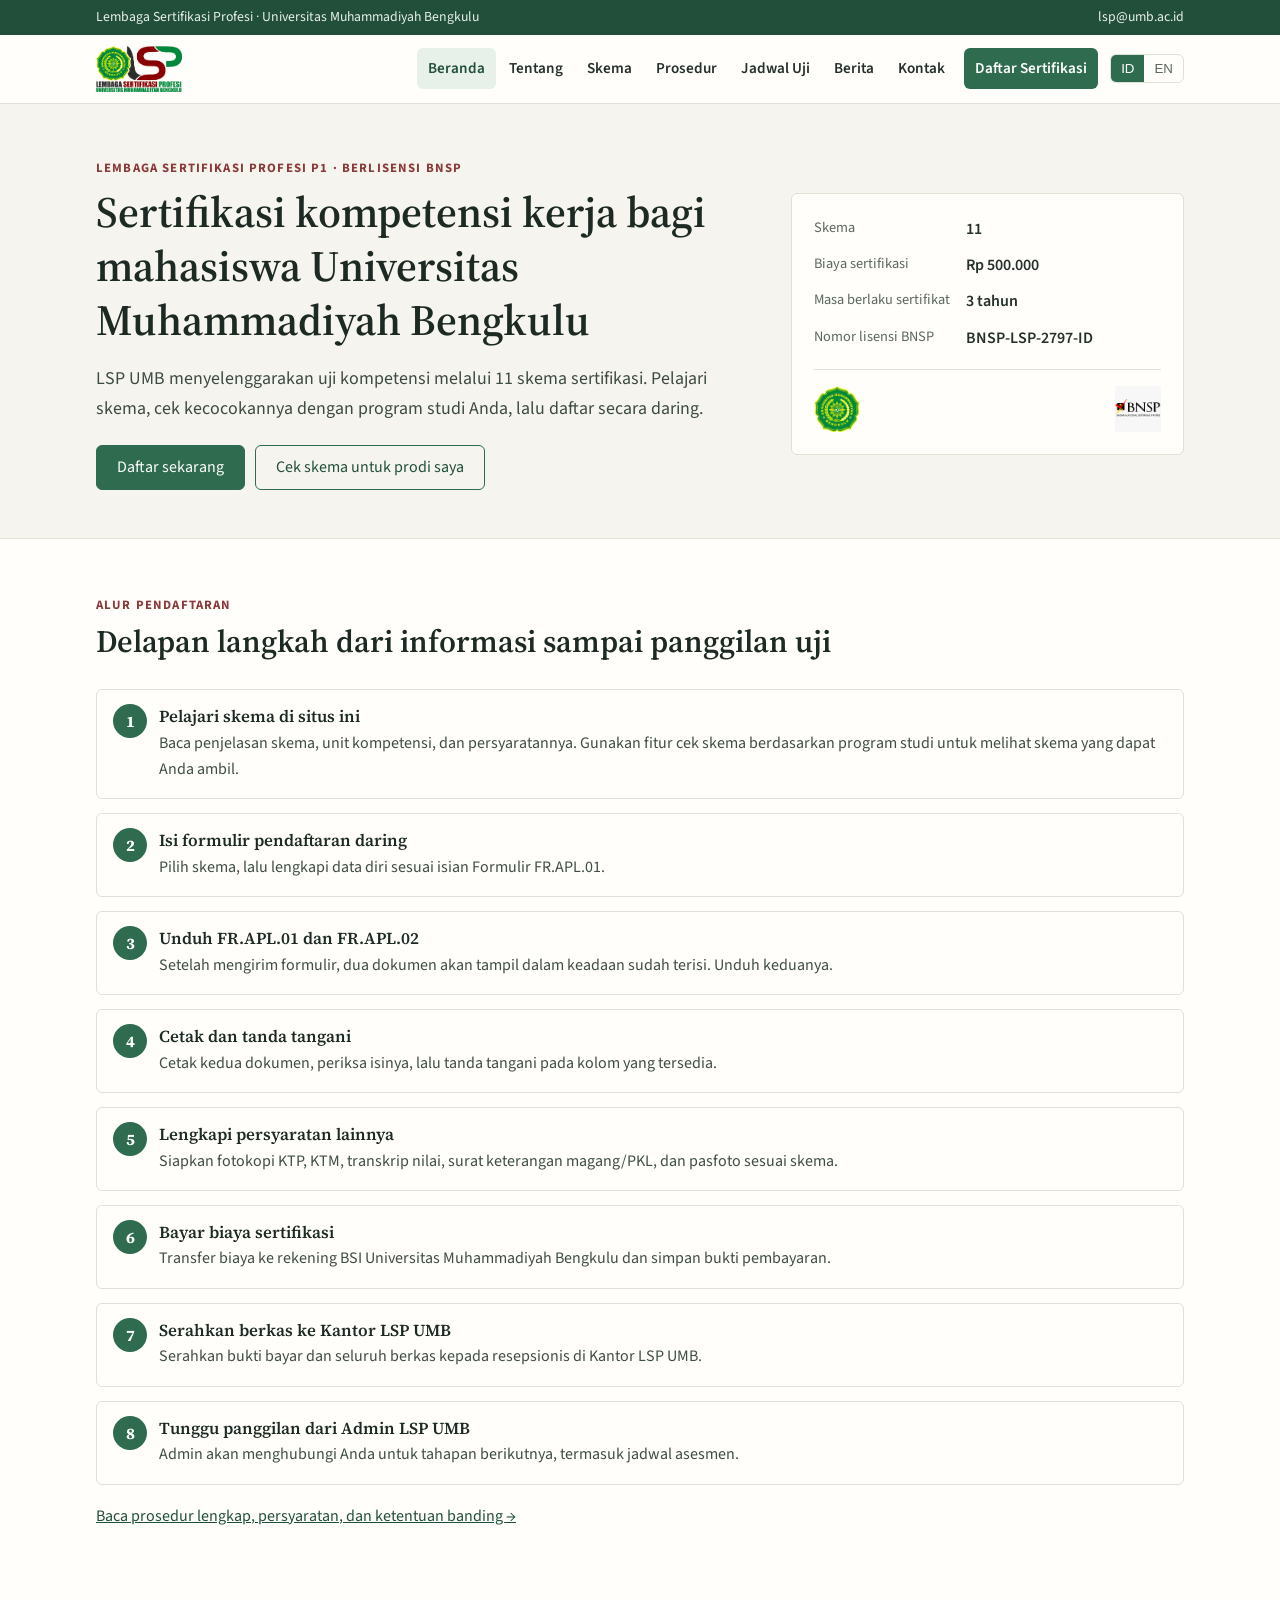
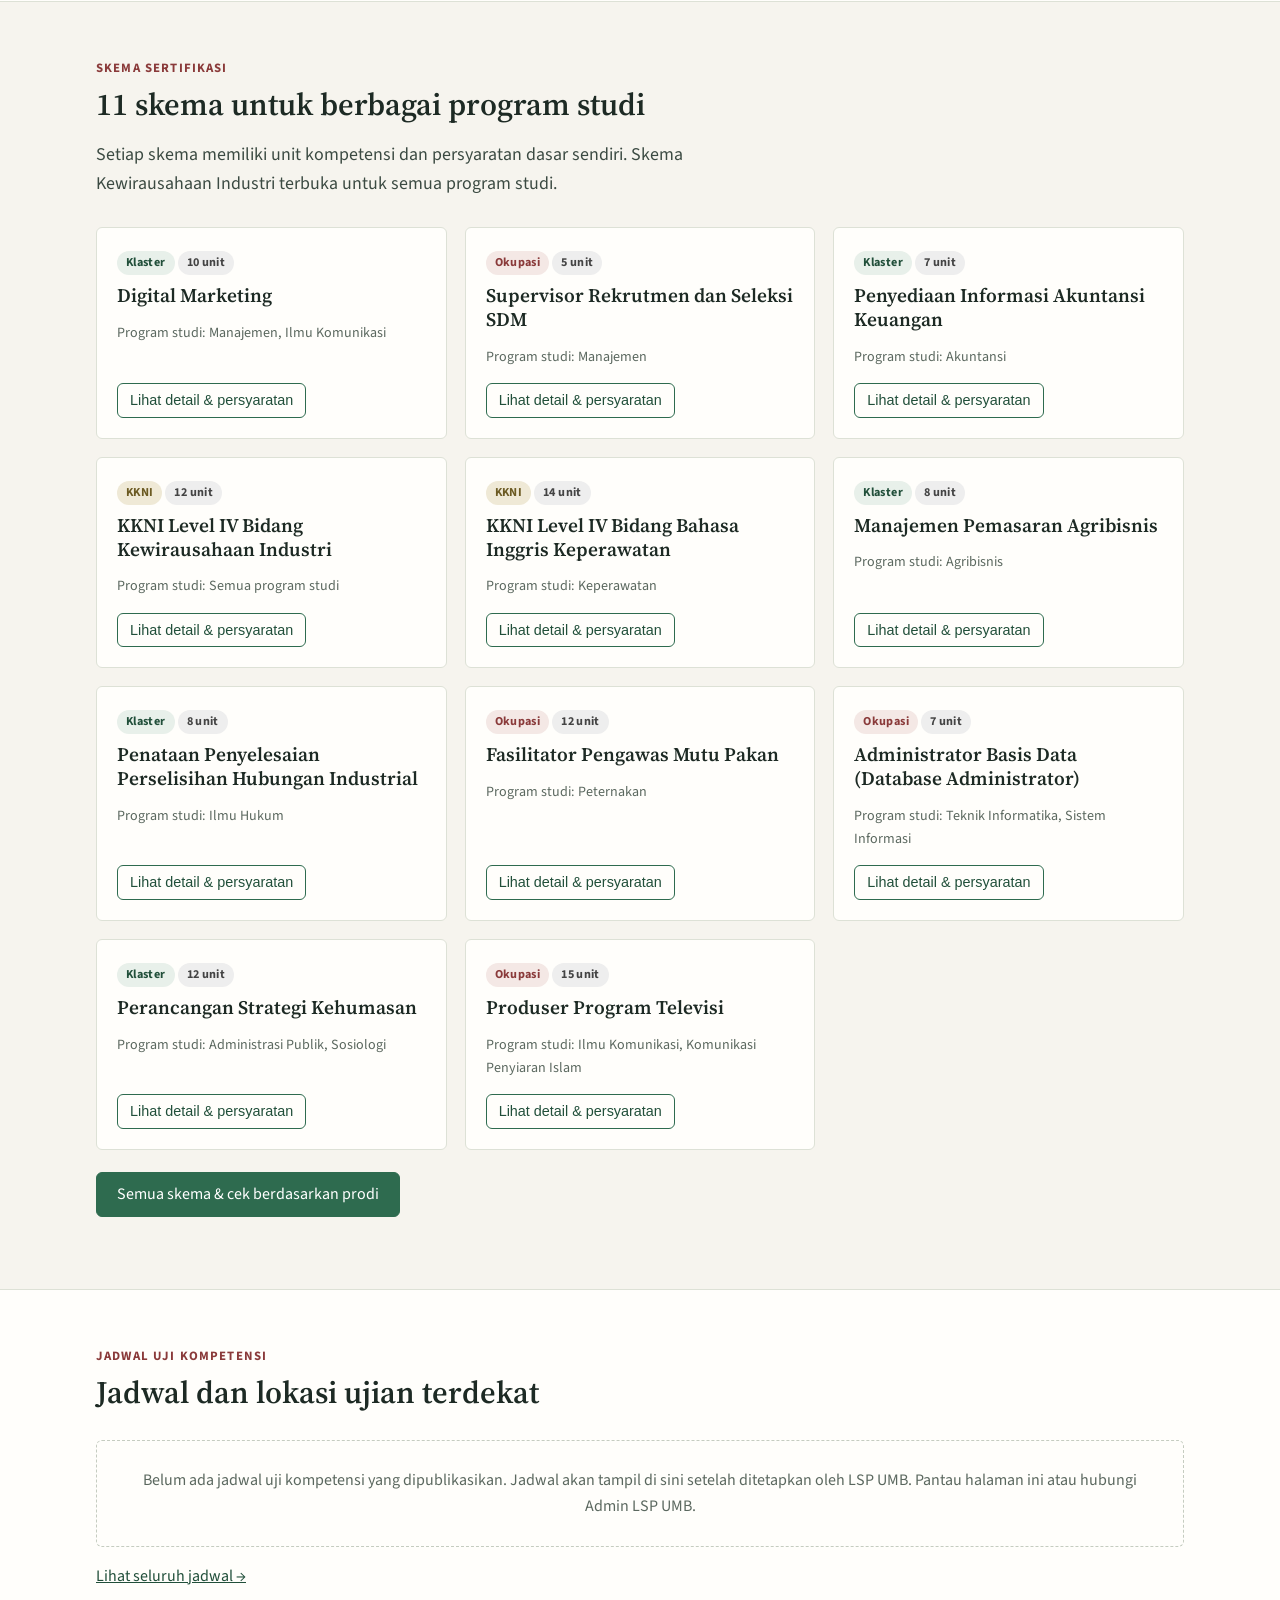
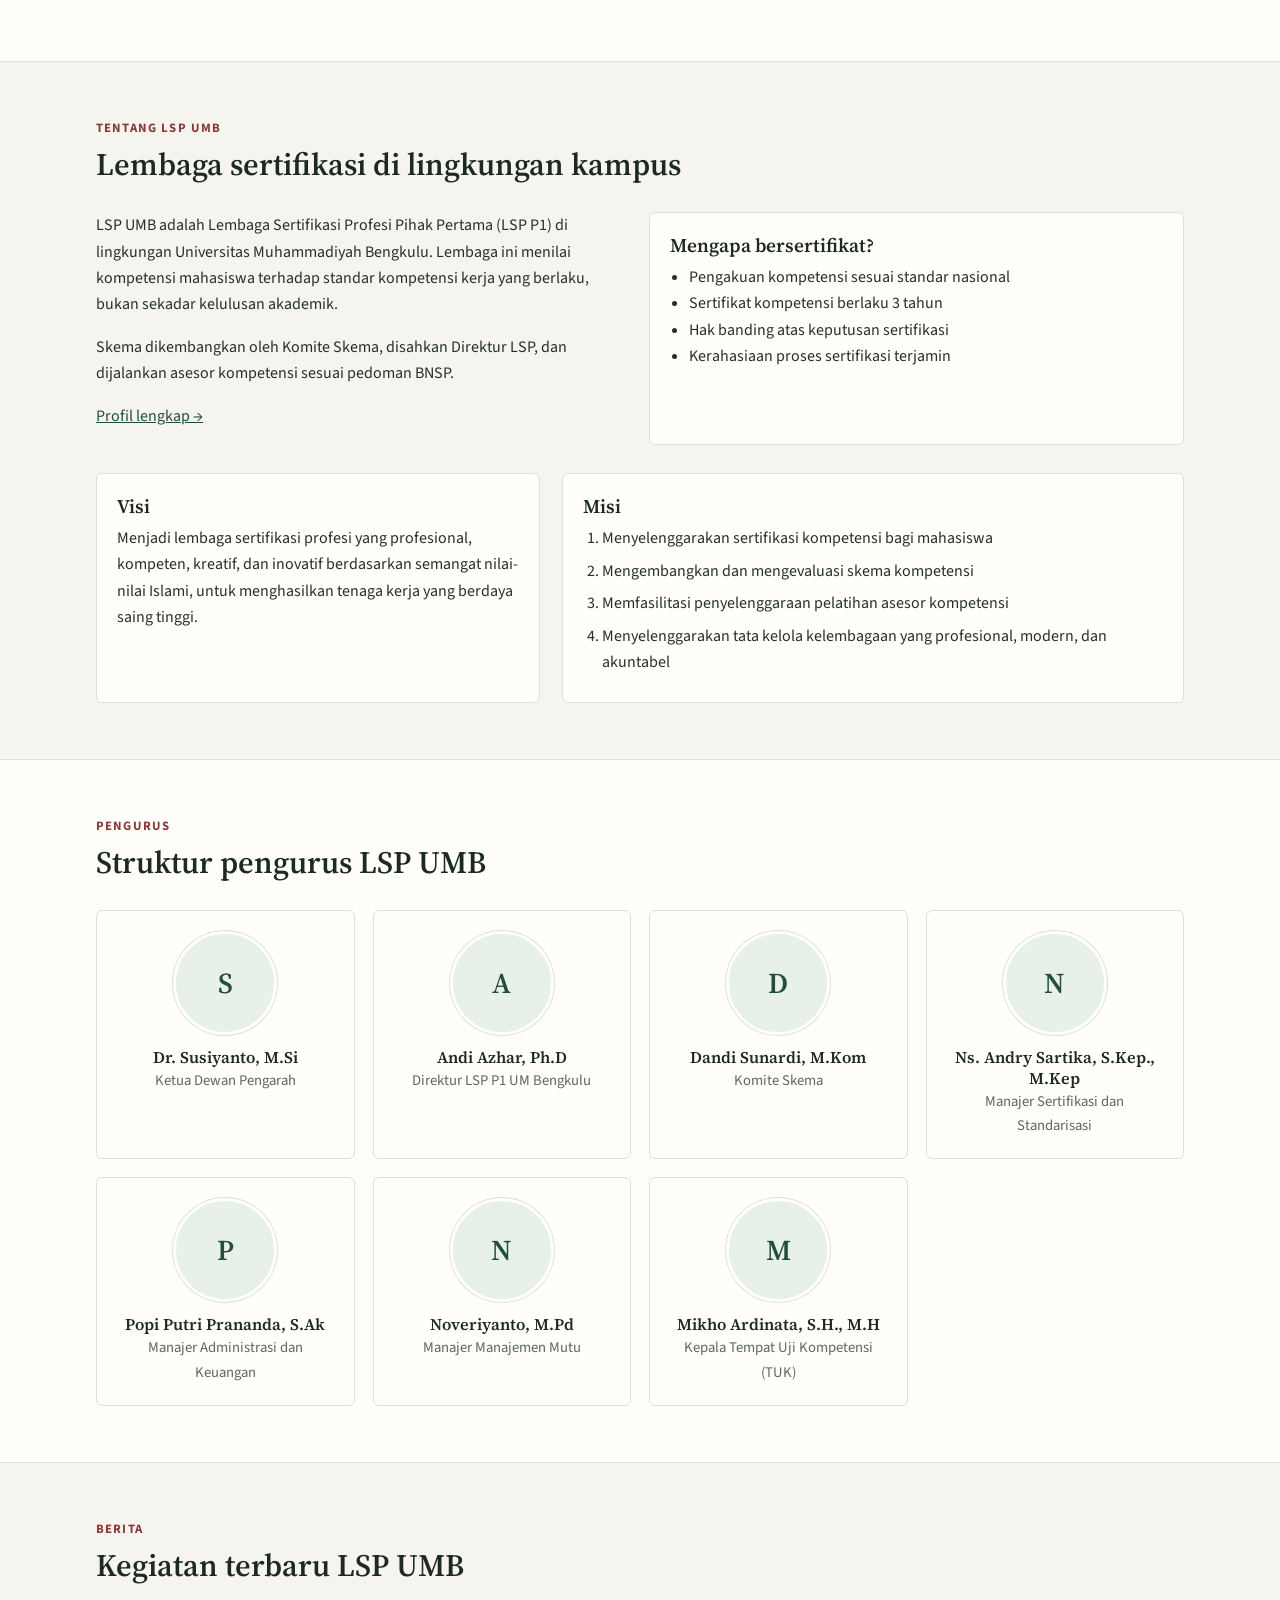
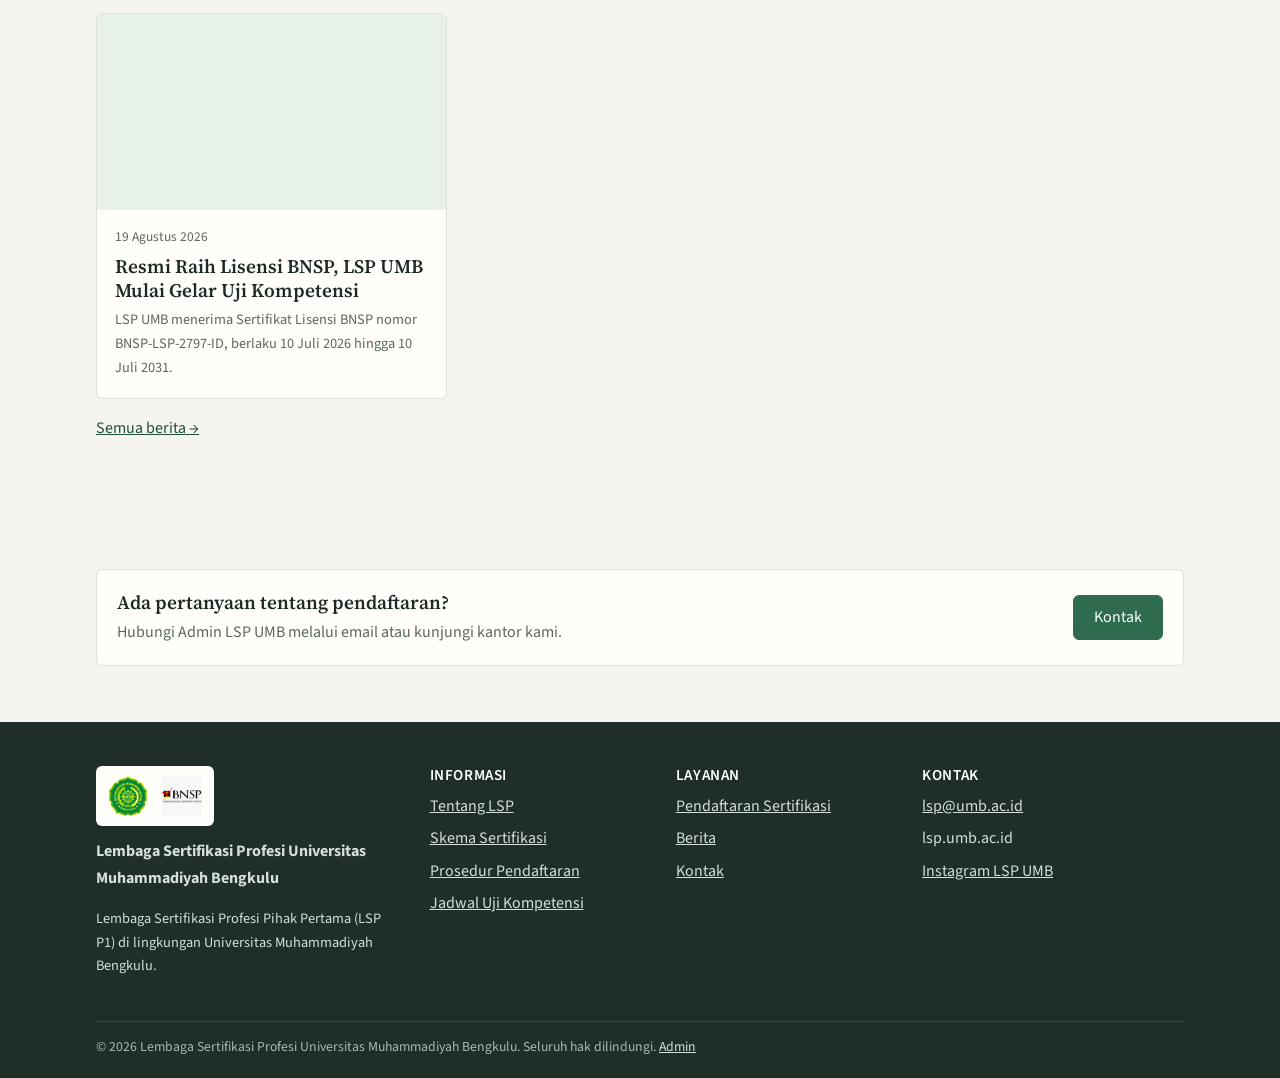
==== index.html @ 64574231 "Add files via upload" ====
<!doctype html>
<html lang="id" data-lang="id">
<head>
<meta charset="utf-8">
<meta name="viewport" content="width=device-width,initial-scale=1">
<title>Beranda | LSP UMB</title>
<meta name="description" content="Lembaga Sertifikasi Profesi Universitas Muhammadiyah Bengkulu. Informasi skema, pendaftaran, dan jadwal uji kompetensi.">
<meta property="og:title" content="Beranda | LSP UMB">
<meta property="og:description" content="Lembaga Sertifikasi Profesi Universitas Muhammadiyah Bengkulu. Informasi skema, pendaftaran, dan jadwal uji kompetensi.">
<meta property="og:image" content="img/logo-lsp-umb.png">
<meta name="theme-color" content="#2e6b4f">
<link rel="icon" href="img/favicon.png">
<link rel="preconnect" href="https://fonts.googleapis.com"><link rel="preconnect" href="https://fonts.gstatic.com" crossorigin>
<link href="https://fonts.googleapis.com/css2?family=Source+Sans+3:wght@400;600;700&family=Source+Serif+4:wght@600&display=swap" rel="stylesheet">
<link rel="stylesheet" href="css/style.css">
</head>
<body data-page="home" data-title-id="Beranda" data-title-en="Home">
<div id="site-header"></div>
<main id="main">
<section class="hero"><div class="wrap"><div>
<div class="eyebrow"><span data-l="id">Lembaga Sertifikasi Profesi P1 · Berlisensi BNSP</span><span data-l="en">First-party Certification Body · BNSP licensed</span></div>
<h1><span data-l="id">Sertifikasi kompetensi kerja bagi mahasiswa Universitas Muhammadiyah Bengkulu</span><span data-l="en">Professional competency certification for Universitas Muhammadiyah Bengkulu students</span></h1>
<p class="lead" data-l="id">LSP UMB menyelenggarakan uji kompetensi melalui 11 skema sertifikasi. Pelajari skema, cek kecocokannya dengan program studi Anda, lalu daftar secara daring.</p><p class="lead" data-l="en">LSP UMB runs competency tests through 11 certification schemes. Study the schemes, check which fit your study program, then register online.</p>
<div class="actions"><a class="btn" href="daftar.html"><span data-l="id">Daftar sekarang</span><span data-l="en">Register now</span></a><a class="btn ghost" href="skema.html#cek"><span data-l="id">Cek skema untuk prodi saya</span><span data-l="en">Find schemes for my program</span></a></div></div>
<aside class="hero-panel" aria-label="Ringkasan"><dl id="hero-facts"></dl><div class="logos"><img src="img/logo-umb.png" alt="Universitas Muhammadiyah Bengkulu" width="46" height="46"><img src="img/logo-bnsp.png" alt="BNSP" width="46" height="46"></div></aside></div></section>

<section class="alt" id="alur"><div class="wrap"><div class="sec-head"><div class="eyebrow"><span data-l="id">Alur pendaftaran</span><span data-l="en">How to register</span></div><h2><span data-l="id">Delapan langkah dari informasi sampai panggilan uji</span><span data-l="en">Eight steps from information to your test call</span></h2></div>
<ol class="steps"><li><h3><span data-l="id">Pelajari skema di situs ini</span><span data-l="en">Study the schemes on this site</span></h3><p><span data-l="id">Baca penjelasan skema, unit kompetensi, dan persyaratannya. Gunakan fitur cek skema berdasarkan program studi untuk melihat skema yang dapat Anda ambil.</span><span data-l="en">Read the scheme descriptions, units and requirements. Use the study-program checker to see which schemes you can take.</span></p></li><li><h3><span data-l="id">Isi formulir pendaftaran daring</span><span data-l="en">Fill in the online registration form</span></h3><p><span data-l="id">Pilih skema, lalu lengkapi data diri sesuai isian Formulir FR.APL.01.</span><span data-l="en">Choose a scheme and complete your personal data, following the FR.APL.01 form.</span></p></li><li><h3><span data-l="id">Unduh FR.APL.01 dan FR.APL.02</span><span data-l="en">Download FR.APL.01 and FR.APL.02</span></h3><p><span data-l="id">Setelah mengirim formulir, dua dokumen akan tampil dalam keadaan sudah terisi. Unduh keduanya.</span><span data-l="en">After submitting, both documents appear already filled in. Download both.</span></p></li><li><h3><span data-l="id">Cetak dan tanda tangani</span><span data-l="en">Print and sign</span></h3><p><span data-l="id">Cetak kedua dokumen, periksa isinya, lalu tanda tangani pada kolom yang tersedia.</span><span data-l="en">Print both documents, check them, and sign in the provided boxes.</span></p></li><li><h3><span data-l="id">Lengkapi persyaratan lainnya</span><span data-l="en">Complete the other requirements</span></h3><p><span data-l="id">Siapkan fotokopi KTP, KTM, transkrip nilai, surat keterangan magang/PKL, dan pasfoto sesuai skema.</span><span data-l="en">Prepare photocopies of ID, student card, transcript, internship certificate and photos as required by your scheme.</span></p></li><li><h3><span data-l="id">Bayar biaya sertifikasi</span><span data-l="en">Pay the certification fee</span></h3><p><span data-l="id">Transfer biaya ke rekening BSI Universitas Muhammadiyah Bengkulu dan simpan bukti pembayaran.</span><span data-l="en">Transfer the fee to the Universitas Muhammadiyah Bengkulu BSI account and keep the receipt.</span></p></li><li><h3><span data-l="id">Serahkan berkas ke Kantor LSP UMB</span><span data-l="en">Submit documents to the LSP UMB office</span></h3><p><span data-l="id">Serahkan bukti bayar dan seluruh berkas kepada resepsionis di Kantor LSP UMB.</span><span data-l="en">Hand the payment receipt and all documents to the receptionist at the LSP UMB office.</span></p></li><li><h3><span data-l="id">Tunggu panggilan dari Admin LSP UMB</span><span data-l="en">Wait for a call from LSP UMB admin</span></h3><p><span data-l="id">Admin akan menghubungi Anda untuk tahapan berikutnya, termasuk jadwal asesmen.</span><span data-l="en">The admin will contact you about the next stages, including the assessment schedule.</span></p></li></ol>
<p style="margin-top:18px"><a href="prosedur.html"><span data-l="id">Baca prosedur lengkap, persyaratan, dan ketentuan banding →</span><span data-l="en">Read the full procedure, requirements and appeals →</span></a></p></div></section>

<section id="skema"><div class="wrap"><div class="sec-head"><div class="eyebrow"><span data-l="id">Skema sertifikasi</span><span data-l="en">Certification schemes</span></div><h2><span data-l="id">11 skema untuk berbagai program studi</span><span data-l="en">11 schemes across study programs</span></h2><p class="lead" data-l="id">Setiap skema memiliki unit kompetensi dan persyaratan dasar sendiri. Skema Kewirausahaan Industri terbuka untuk semua program studi.</p><p class="lead" data-l="en">Each scheme has its own units of competency and basic requirements. The Industrial Entrepreneurship scheme is open to all study programs.</p></div>
<div class="grid g3" id="home-skema"></div>
<p style="margin-top:22px"><a class="btn" href="skema.html"><span data-l="id">Semua skema & cek berdasarkan prodi</span><span data-l="en">All schemes & study-program checker</span></a></p></div></section>

<section class="alt" id="jadwal"><div class="wrap"><div class="sec-head"><div class="eyebrow"><span data-l="id">Jadwal uji kompetensi</span><span data-l="en">Competency test schedule</span></div><h2><span data-l="id">Jadwal dan lokasi ujian terdekat</span><span data-l="en">Upcoming tests and venues</span></h2></div>
<div id="home-jadwal"><p class="loading">…</p></div><p style="margin-top:16px"><a href="jadwal.html"><span data-l="id">Lihat seluruh jadwal →</span><span data-l="en">See the full schedule →</span></a></p></div></section>

<section id="tentang"><div class="wrap"><div class="sec-head"><div class="eyebrow"><span data-l="id">Tentang LSP UMB</span><span data-l="en">About LSP UMB</span></div><h2><span data-l="id">Lembaga sertifikasi di lingkungan kampus</span><span data-l="en">A certification body inside the university</span></h2></div>
<div class="grid g2"><div><p data-l="id">LSP UMB adalah Lembaga Sertifikasi Profesi Pihak Pertama (LSP P1) di lingkungan Universitas Muhammadiyah Bengkulu. Lembaga ini menilai kompetensi mahasiswa terhadap standar kompetensi kerja yang berlaku, bukan sekadar kelulusan akademik.</p><p data-l="en">LSP UMB is the first-party Professional Certification Body (LSP P1) of Universitas Muhammadiyah Bengkulu. It assesses student competence against applicable work competency standards, beyond academic graduation.</p><div id="home-tambahan"></div>
<p data-l="id">Skema dikembangkan oleh Komite Skema, disahkan Direktur LSP, dan dijalankan asesor kompetensi sesuai pedoman BNSP.</p><p data-l="en">Schemes are developed by the Scheme Committee, approved by the LSP Director and delivered by competency assessors under BNSP guidelines.</p>
<p><a href="tentang.html"><span data-l="id">Profil lengkap →</span><span data-l="en">Full profile →</span></a></p></div>
<div class="card"><h3><span data-l="id">Mengapa bersertifikat?</span><span data-l="en">Why certify?</span></h3><ul style="margin:0;padding-left:1.2em"><li><span data-l="id">Pengakuan kompetensi sesuai standar nasional</span><span data-l="en">Recognition against national standards</span></li><li><span data-l="id">Sertifikat kompetensi berlaku 3 tahun</span><span data-l="en">Certificate valid for 3 years</span></li><li><span data-l="id">Hak banding atas keputusan sertifikasi</span><span data-l="en">Right to appeal certification decisions</span></li><li><span data-l="id">Kerahasiaan proses sertifikasi terjamin</span><span data-l="en">Confidential certification process</span></li></ul></div></div>
<div id="home-vm-sec" style="margin-top:28px"><div id="home-vm"></div></div></div></section>

<section class="alt" id="pengurus"><div class="wrap"><div class="sec-head"><div class="eyebrow"><span data-l="id">Pengurus</span><span data-l="en">Management</span></div><h2><span data-l="id">Struktur pengurus LSP UMB</span><span data-l="en">LSP UMB management</span></h2></div><div id="home-pengurus"></div></div></section>

<section id="berita"><div class="wrap"><div class="sec-head"><div class="eyebrow"><span data-l="id">Berita</span><span data-l="en">News</span></div><h2><span data-l="id">Kegiatan terbaru LSP UMB</span><span data-l="en">Latest LSP UMB activities</span></h2></div><div id="home-berita"></div><p style="margin-top:16px"><a href="berita.html"><span data-l="id">Semua berita →</span><span data-l="en">All news →</span></a></p></div></section>

<section class="alt"><div class="wrap"><div class="sec-head"><div class="eyebrow"><span data-l="id">Galeri</span><span data-l="en">Gallery</span></div><h2><span data-l="id">Dokumentasi kegiatan</span><span data-l="en">Activity photos</span></h2></div><div id="home-galeri"></div></div></section>

<section><div class="wrap"><div class="card" style="display:flex;flex-wrap:wrap;gap:18px;justify-content:space-between;align-items:center"><div><h3 style="margin:0"><span data-l="id">Ada pertanyaan tentang pendaftaran?</span><span data-l="en">Questions about registration?</span></h3><p class="muted" style="margin:.3em 0 0"><span data-l="id">Hubungi Admin LSP UMB melalui email atau kunjungi kantor kami.</span><span data-l="en">Contact the LSP UMB admin by email or visit our office.</span></p></div><a class="btn" href="kontak.html"><span data-l="id">Kontak</span><span data-l="en">Contact</span></a></div></div></section>
</main>
<div id="site-footer"></div>
<script src="js/config.js"></script>
<script src="data/skema.js"></script>
<script src="data/elemen.js"></script>
<script src="js/app.js"></script>
<script src="js/pages.js"></script>
</body>
</html>
---- css/style.css ----
:root{
  --bg:#f6f4ee; --surface:#fffefb; --ink:#25302b; --muted:#5b685f; --line:#dde1d6;
  --primary:#2e6b4f; --primary-d:#214f3a; --primary-soft:#e8f0ea;
  --accent:#8a3a3a; --accent-soft:#f4e8e5; --gold:#a8893f; --warn-bg:#fbf3dc; --warn-ink:#6b5416;
  --radius:6px; --maxw:1120px;
}
*{box-sizing:border-box}
html{scroll-behavior:smooth;-webkit-text-size-adjust:100%}
body{margin:0;background:var(--bg);color:var(--ink);font:16px/1.65 "Source Sans 3",system-ui,-apple-system,"Segoe UI",Roboto,Arial,sans-serif}
h1,h2,h3,h4{font-family:"Source Serif 4",Georgia,"Times New Roman",serif;line-height:1.25;margin:0 0 .5em;color:#1d2a24;font-weight:600}
h1{font-size:clamp(1.9rem,4.4vw,2.7rem)} h2{font-size:clamp(1.5rem,3vw,1.95rem)} h3{font-size:1.2rem} h4{font-size:1.02rem}
p{margin:0 0 1em} a{color:var(--primary-d)} a:hover{color:var(--accent)}
img{max-width:100%;height:auto}
.wrap{max-width:var(--maxw);margin:0 auto;padding:0 16px}
[data-l]{display:none}
html[data-lang="id"] [data-l="id"],html[data-lang="en"] [data-l="en"]{display:revert}
html[data-lang="id"] span[data-l="id"],html[data-lang="en"] span[data-l="en"]{display:inline}
.skip{position:absolute;left:-999px;top:0;background:#fff;padding:8px 12px;z-index:100}.skip:focus{left:8px;top:8px}

/* header */
.topbar{background:var(--primary-d);color:#e9f0ec;font-size:.86rem}
.topbar .wrap{display:flex;justify-content:space-between;gap:12px;padding-top:6px;padding-bottom:6px;flex-wrap:wrap}
.topbar a{color:#e9f0ec;text-decoration:none}.topbar a:hover{text-decoration:underline;color:#fff}
.site-header{background:var(--surface);border-bottom:1px solid var(--line);position:sticky;top:0;z-index:50}
.site-header .wrap{display:flex;align-items:center;gap:18px;min-height:68px}
.brand{display:flex;align-items:center;gap:12px;text-decoration:none;color:inherit}
.brand img{height:46px;width:auto;display:block}
.brand small{display:block;font-size:.72rem;color:var(--muted);line-height:1.2;max-width:170px}
.nav{margin-left:auto;display:flex;align-items:center;gap:2px}
.nav a{padding:8px 11px;text-decoration:none;color:var(--ink);border-radius:var(--radius);font-weight:600;font-size:.95rem}
.nav a:hover,.nav a[aria-current="page"]{background:var(--primary-soft);color:var(--primary-d)}
.nav .cta{background:var(--primary);color:#fff;margin-left:6px}.nav .cta:hover{background:var(--primary-d);color:#fff}
.lang{display:flex;border:1px solid var(--line);border-radius:var(--radius);overflow:hidden;margin-left:10px}
.lang button{border:0;background:transparent;padding:6px 10px;font:600 .82rem inherit;cursor:pointer;color:var(--muted)}
.lang button[aria-pressed="true"]{background:var(--primary);color:#fff}
.burger{display:none;margin-left:auto;background:none;border:1px solid var(--line);border-radius:var(--radius);padding:8px 10px;cursor:pointer}
.burger span{display:block;width:20px;height:2px;background:var(--ink);margin:4px 0}
@media (max-width:980px){
  .burger{display:block}
  .nav{display:none;position:absolute;left:0;right:0;top:100%;background:var(--surface);border-bottom:1px solid var(--line);flex-direction:column;align-items:stretch;padding:10px 16px 16px;margin:0}
  .nav.open{display:flex}.nav a{padding:12px 10px}.nav .cta{margin:6px 0 0;text-align:center}
  .lang{margin:10px 0 0;align-self:flex-start}
  .brand small{display:none}
}
.notice{background:var(--warn-bg);color:var(--warn-ink);border-bottom:1px solid #eadfb4;font-size:.95rem}
.notice .wrap{padding-top:9px;padding-bottom:9px}

/* sections */
section{padding:56px 0}
section.alt{background:var(--surface);border-top:1px solid var(--line);border-bottom:1px solid var(--line)}
.eyebrow{font-size:.8rem;letter-spacing:.09em;text-transform:uppercase;color:var(--accent);font-weight:700;margin-bottom:6px}
.lead{font-size:1.12rem;color:#3b4a42;max-width:70ch}
.sec-head{margin-bottom:28px}
.page-head{background:var(--surface);border-bottom:1px solid var(--line);padding:38px 0 30px}
.page-head p{max-width:70ch;color:var(--muted);margin:0}
.crumbs{font-size:.88rem;color:var(--muted);margin-bottom:10px}.crumbs a{color:var(--muted)}

/* hero */
.hero{padding:54px 0 48px}
.hero .wrap{display:grid;grid-template-columns:1.25fr .75fr;gap:40px;align-items:center}
.hero h1{margin-bottom:.4em}
.hero .actions{display:flex;flex-wrap:wrap;gap:10px;margin-top:22px}
.hero-panel{background:var(--surface);border:1px solid var(--line);border-radius:var(--radius);padding:22px}
.hero-panel dl{margin:0;display:grid;grid-template-columns:auto 1fr;gap:10px 16px}
.hero-panel dt{color:var(--muted);font-size:.9rem}.hero-panel dd{margin:0;font-weight:600}
.hero-panel .logos{display:flex;align-items:center;justify-content:space-between;gap:14px;border-top:1px solid var(--line);margin-top:18px;padding-top:16px}
.hero-panel .logos img{height:46px;width:auto}
@media (max-width:860px){.hero .wrap{grid-template-columns:1fr}}

/* buttons */
.btn{display:inline-block;border:1px solid var(--primary);background:var(--primary);color:#fff;padding:11px 20px;border-radius:var(--radius);font:600 1rem inherit;text-decoration:none;cursor:pointer;line-height:1.3}
.btn:hover{background:var(--primary-d);color:#fff}
.btn.ghost{background:transparent;color:var(--primary-d)}.btn.ghost:hover{background:var(--primary-soft);color:var(--primary-d)}
.btn.small{padding:7px 12px;font-size:.9rem}
.btn[disabled]{opacity:.55;cursor:not-allowed}
.btn.accent{background:var(--accent);border-color:var(--accent)}

/* generic blocks */
.grid{display:grid;gap:18px}.g2{grid-template-columns:repeat(2,1fr)}.g3{grid-template-columns:repeat(3,1fr)}.g4{grid-template-columns:repeat(4,1fr)}
@media (max-width:900px){.g3,.g4{grid-template-columns:repeat(2,1fr)}}
@media (max-width:620px){.g2,.g3,.g4{grid-template-columns:1fr}}
.card{background:var(--surface);border:1px solid var(--line);border-radius:var(--radius);padding:20px}
.card h3{margin-bottom:.35em}
.tag{display:inline-block;font-size:.76rem;font-weight:700;letter-spacing:.03em;padding:2px 9px;border-radius:99px;background:var(--primary-soft);color:var(--primary-d)}
.tag.okupasi{background:var(--accent-soft);color:var(--accent)}.tag.kkni{background:#efe9d6;color:#6b5a22}
.muted{color:var(--muted)}.small{font-size:.9rem}

/* steps */
.steps{list-style:none;margin:0;padding:0;counter-reset:s;display:grid;gap:14px}
.steps li{counter-increment:s;position:relative;background:var(--surface);border:1px solid var(--line);border-radius:var(--radius);padding:16px 18px 16px 62px}
.steps li::before{content:counter(s);position:absolute;left:16px;top:14px;width:34px;height:34px;border-radius:50%;background:var(--primary);color:#fff;font:700 1rem "Source Serif 4",serif;display:flex;align-items:center;justify-content:center}
.steps h3{font-size:1.05rem;margin:0 0 .15em}.steps p{margin:0;color:#3f4d45}
.steps.cols{grid-template-columns:repeat(2,1fr)}@media (max-width:760px){.steps.cols{grid-template-columns:1fr}}

/* skema cards */
.skema-card{display:flex;flex-direction:column;gap:8px}
.skema-card .meta{font-size:.88rem;color:var(--muted)}
.skema-card .go{margin-top:auto;padding-top:6px}
.toolbar{display:flex;flex-wrap:wrap;gap:10px;margin-bottom:20px;align-items:center}
.chip{border:1px solid var(--line);background:var(--surface);padding:6px 13px;border-radius:99px;cursor:pointer;font:600 .9rem inherit;color:var(--ink)}
.chip[aria-pressed="true"]{background:var(--primary);color:#fff;border-color:var(--primary)}
.checker{background:var(--primary-soft);border:1px solid #cfdcd2;border-radius:var(--radius);padding:22px}
.checker .row{display:flex;flex-wrap:wrap;gap:10px;margin-top:10px}
input,select,textarea{font:inherit;color:var(--ink);background:#fff;border:1px solid #c5ccc0;border-radius:var(--radius);padding:10px 12px;width:100%}
input:focus,select:focus,textarea:focus,button:focus-visible,a:focus-visible{outline:3px solid #9cc3ad;outline-offset:1px}
.checker select{flex:1 1 260px;width:auto}
.result{margin-top:16px}

/* tables */
.tbl-wrap{overflow-x:auto;border:1px solid var(--line);border-radius:var(--radius);background:var(--surface)}
table.tbl{border-collapse:collapse;width:100%;font-size:.95rem}
.tbl th,.tbl td{padding:10px 12px;border-bottom:1px solid var(--line);text-align:left;vertical-align:top}
.tbl th{background:#eef1ea;font-weight:700;font-size:.86rem;color:#33423a;white-space:nowrap}
.tbl tr:last-child td{border-bottom:0}
.kode{font-family:ui-monospace,Consolas,monospace;font-size:.86rem;white-space:nowrap}

/* modal / detail */
dialog{border:0;border-radius:8px;padding:0;max-width:860px;width:calc(100% - 24px);max-height:92vh;box-shadow:0 20px 50px rgba(30,40,35,.3);color:var(--ink)}
dialog::backdrop{background:rgba(30,40,35,.5)}
.dlg-head{position:sticky;top:0;background:var(--surface);border-bottom:1px solid var(--line);padding:16px 20px;display:flex;gap:12px;align-items:flex-start;justify-content:space-between;z-index:2}
.dlg-body{padding:20px}.dlg-close{border:1px solid var(--line);background:#fff;border-radius:var(--radius);padding:6px 12px;cursor:pointer;font-weight:600}
.dlg-body h3{margin-top:1.4em;font-size:1.05rem}.dlg-body ul,.dlg-body ol{padding-left:1.25em;margin:.3em 0 1em}
.facts{display:grid;grid-template-columns:repeat(auto-fit,minmax(180px,1fr));gap:12px;margin:12px 0 4px}
.facts div{background:var(--bg);border:1px solid var(--line);border-radius:var(--radius);padding:10px 12px}
.facts b{display:block;font-size:.78rem;color:var(--muted);text-transform:uppercase;letter-spacing:.05em}

/* jadwal & berita */
.sched{display:grid;gap:12px}
.sched-item{display:grid;grid-template-columns:90px 1fr auto;gap:16px;background:var(--surface);border:1px solid var(--line);border-radius:var(--radius);padding:14px 16px;align-items:start}
.date-box{text-align:center;border-right:1px solid var(--line);padding-right:14px}
.date-box .d{font:600 1.9rem/1 "Source Serif 4",serif;color:var(--primary-d)}.date-box .m{font-size:.8rem;text-transform:uppercase;letter-spacing:.06em;color:var(--muted)}
.sched-item h3{font-size:1.05rem;margin:0 0 .2em}.sched-item p{margin:0;color:#43524a;font-size:.95rem}
.status{font-size:.78rem;font-weight:700;padding:3px 10px;border-radius:99px;background:var(--primary-soft);color:var(--primary-d);white-space:nowrap}
.status.penuh,.status.dibatalkan{background:var(--accent-soft);color:var(--accent)}.status.selesai{background:#ececec;color:#555}
@media (max-width:620px){.sched-item{grid-template-columns:64px 1fr}.sched-item .status{grid-column:2;justify-self:start}.date-box .d{font-size:1.5rem}}
.news-card{display:flex;flex-direction:column;overflow:hidden;padding:0}
.news-card .img{aspect-ratio:16/9;background:var(--primary-soft) center/cover no-repeat}
.news-card .body{padding:16px 18px 18px;display:flex;flex-direction:column;gap:6px;flex:1}
.news-card time{font-size:.84rem;color:var(--muted)}
.empty{border:1px dashed #c5ccc0;border-radius:var(--radius);padding:26px;text-align:center;color:var(--muted);background:var(--surface)}
.article{max-width:760px}.article img{border-radius:var(--radius);margin:0 0 18px}.article .isi{white-space:pre-line}

/* people */
.person{text-align:center}
.person .ph{width:104px;height:104px;border-radius:50%;margin:0 auto 12px;background:var(--primary-soft) center/cover;display:flex;align-items:center;justify-content:center;color:var(--primary-d);font:600 1.8rem "Source Serif 4",serif;border:3px solid #fff;box-shadow:0 0 0 1px var(--line)}
.person h3{font-size:1.02rem;margin-bottom:.1em}.person p{margin:0;color:var(--muted);font-size:.92rem}
.gallery{display:grid;grid-template-columns:repeat(auto-fill,minmax(220px,1fr));gap:12px}
.gallery figure{margin:0}.gallery img{width:100%;aspect-ratio:4/3;object-fit:cover;border-radius:var(--radius);border:1px solid var(--line);display:block}
.gallery figcaption{font-size:.86rem;color:var(--muted);margin-top:5px}
.vm{display:grid;grid-template-columns:1fr 1.4fr;gap:22px}@media (max-width:760px){.vm{grid-template-columns:1fr}}
.vm ol{margin:0;padding-left:1.2em}.vm li{margin-bottom:.4em}

/* forms */
.form-card{background:var(--surface);border:1px solid var(--line);border-radius:var(--radius);padding:24px;margin-bottom:20px}
.form-card legend,.form-card h2{font:600 1.25rem "Source Serif 4",serif;padding:0;margin:0 0 4px}
.form-card .sub{color:var(--muted);margin:0 0 16px;font-size:.95rem}
fieldset{border:0;margin:0;padding:0;min-width:0}
.fgrid{display:grid;grid-template-columns:repeat(2,1fr);gap:14px 18px}@media (max-width:700px){.fgrid{grid-template-columns:1fr}}
.field{display:flex;flex-direction:column;gap:5px}.field.full{grid-column:1/-1}
.field label,.field .lbl{font-weight:600;font-size:.93rem}.field .hint{font-size:.83rem;color:var(--muted)}
.req::after{content:" *";color:var(--accent)}
.radios{display:flex;gap:18px;padding-top:4px}.radios label{font-weight:400;display:flex;gap:7px;align-items:center}.radios input{width:auto}
.check{display:flex;gap:10px;align-items:flex-start}.check input{width:auto;margin-top:5px}
.hp{position:absolute;left:-9999px;height:0;overflow:hidden}
.err{color:#9b2c2c;font-size:.86rem;min-height:1em}
.alert{padding:12px 14px;border-radius:var(--radius);border:1px solid;margin:12px 0;font-size:.96rem}
.alert.info{background:var(--primary-soft);border-color:#cfdcd2}.alert.warn{background:var(--warn-bg);border-color:#eadfb4;color:var(--warn-ink)}.alert.bad{background:var(--accent-soft);border-color:#e3c7c1;color:#6e2b2b}
.skema-info{background:var(--bg);border:1px solid var(--line);border-radius:var(--radius);padding:14px 16px;margin-top:6px;font-size:.93rem}

/* footer */
.site-footer{background:#1f2e27;color:#d5ded9;padding:44px 0 20px;margin-top:0}
.site-footer a{color:#d5ded9}.site-footer a:hover{color:#fff}
.site-footer h4{color:#fff;font-family:inherit;font-size:.95rem;letter-spacing:.04em;text-transform:uppercase}
.fcols{display:grid;grid-template-columns:1.4fr 1fr 1fr 1.2fr;gap:28px}@media (max-width:860px){.fcols{grid-template-columns:1fr 1fr}}@media (max-width:540px){.fcols{grid-template-columns:1fr}}
.site-footer ul{list-style:none;margin:0;padding:0}.site-footer li{margin-bottom:6px}
.flogos{display:flex;gap:14px;align-items:center;margin-bottom:12px;background:#fffefb;border-radius:var(--radius);padding:10px 12px;width:max-content;max-width:100%}.flogos img{height:40px;width:auto}
.copy{border-top:1px solid #3a4a42;margin-top:28px;padding-top:14px;font-size:.86rem;color:#a9b8b0}
.loading{color:var(--muted);padding:14px 0}
@media print{.topbar,.site-header,.site-footer,.no-print{display:none!important}body{background:#fff}}
@media (max-width:620px){.topbar .wrap>span:first-child{display:none}.topbar .wrap{justify-content:flex-end}}

.only-embedded{display:none}.embedded .only-embedded{display:inline-block}
.embedded .topbar{display:none}
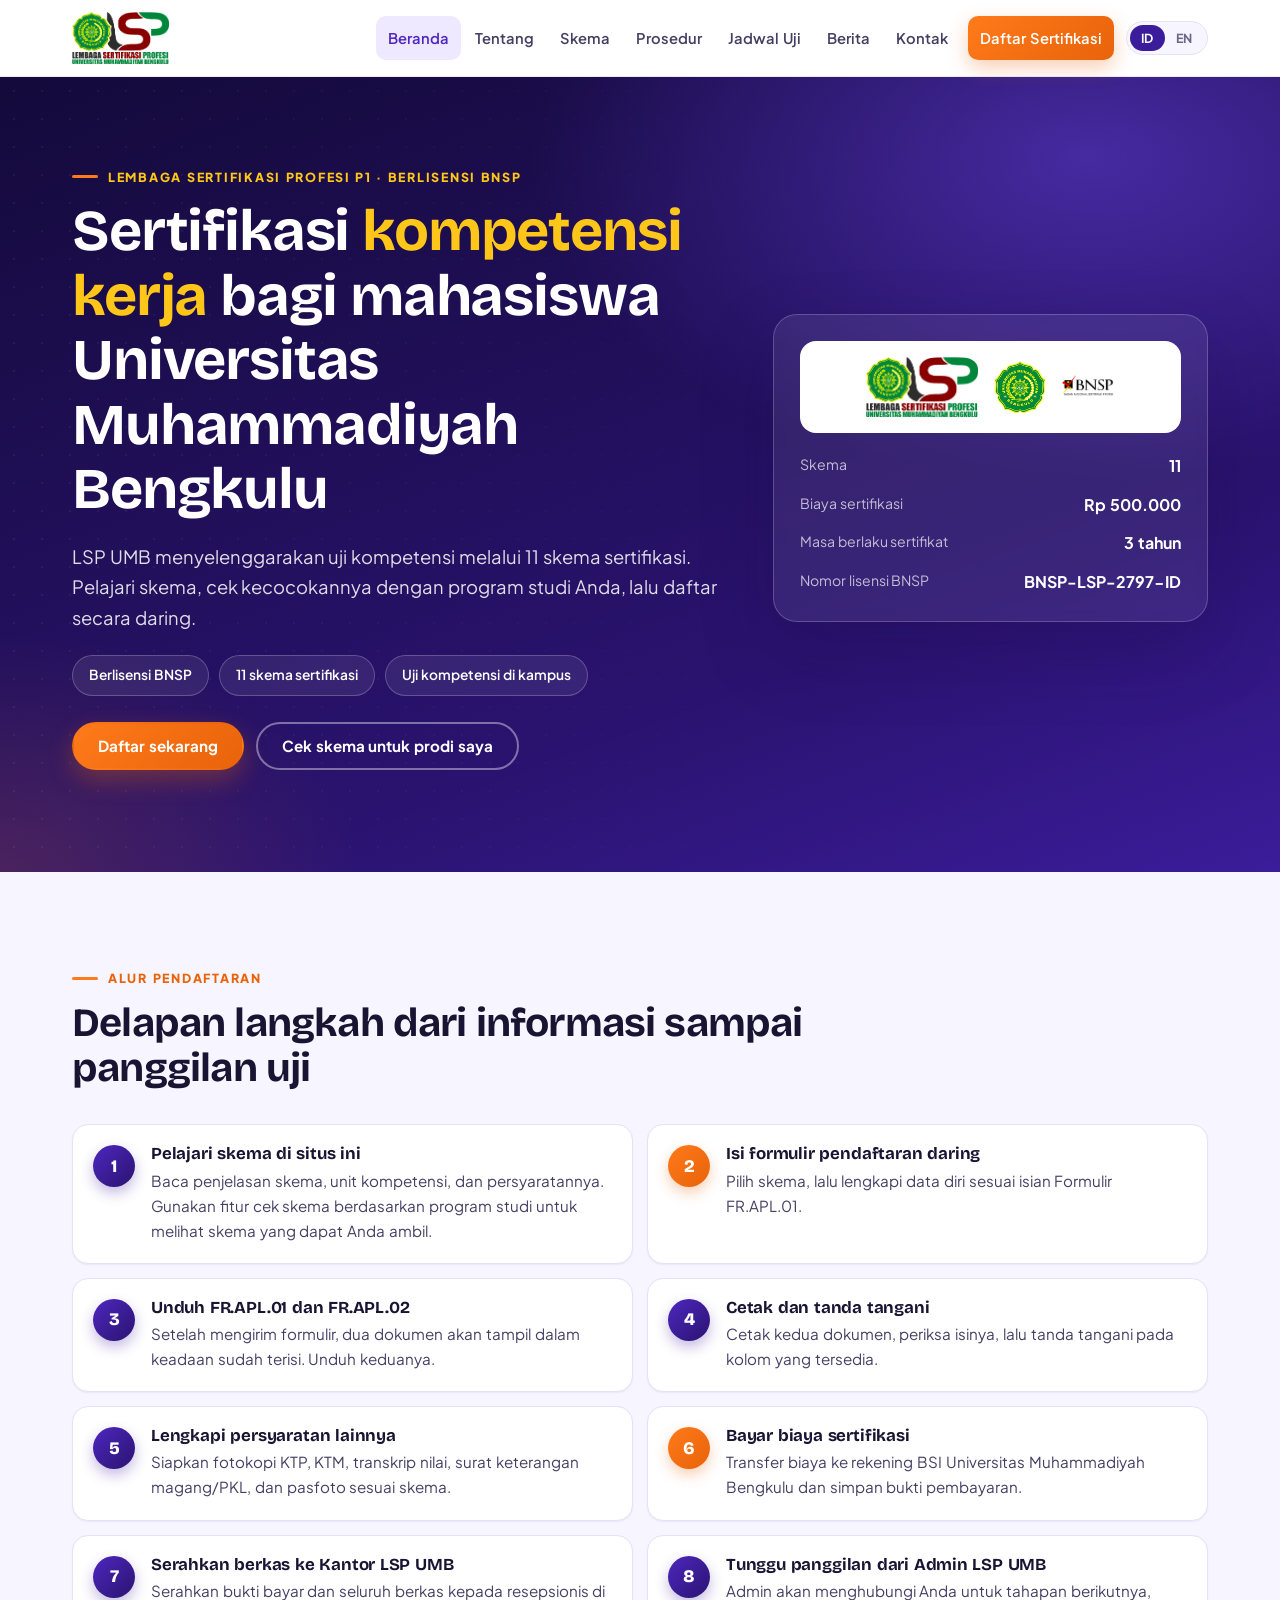
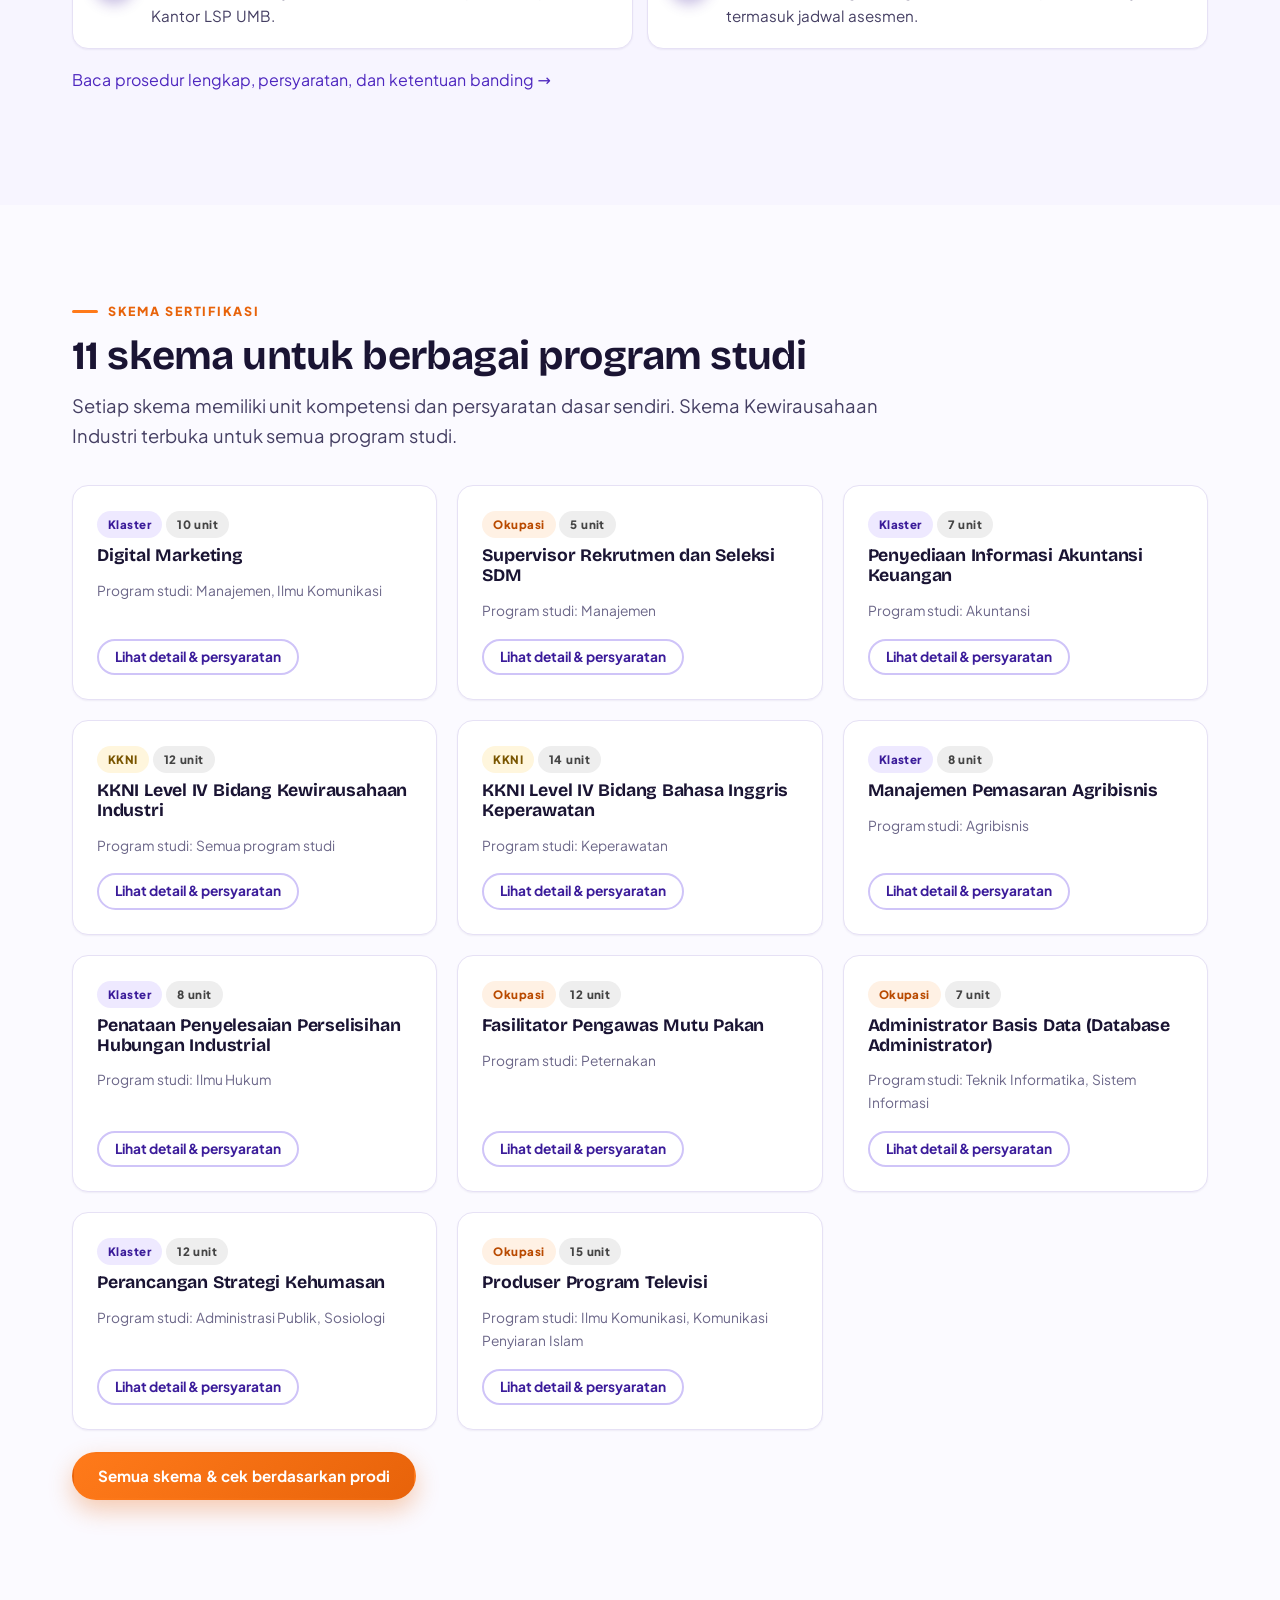
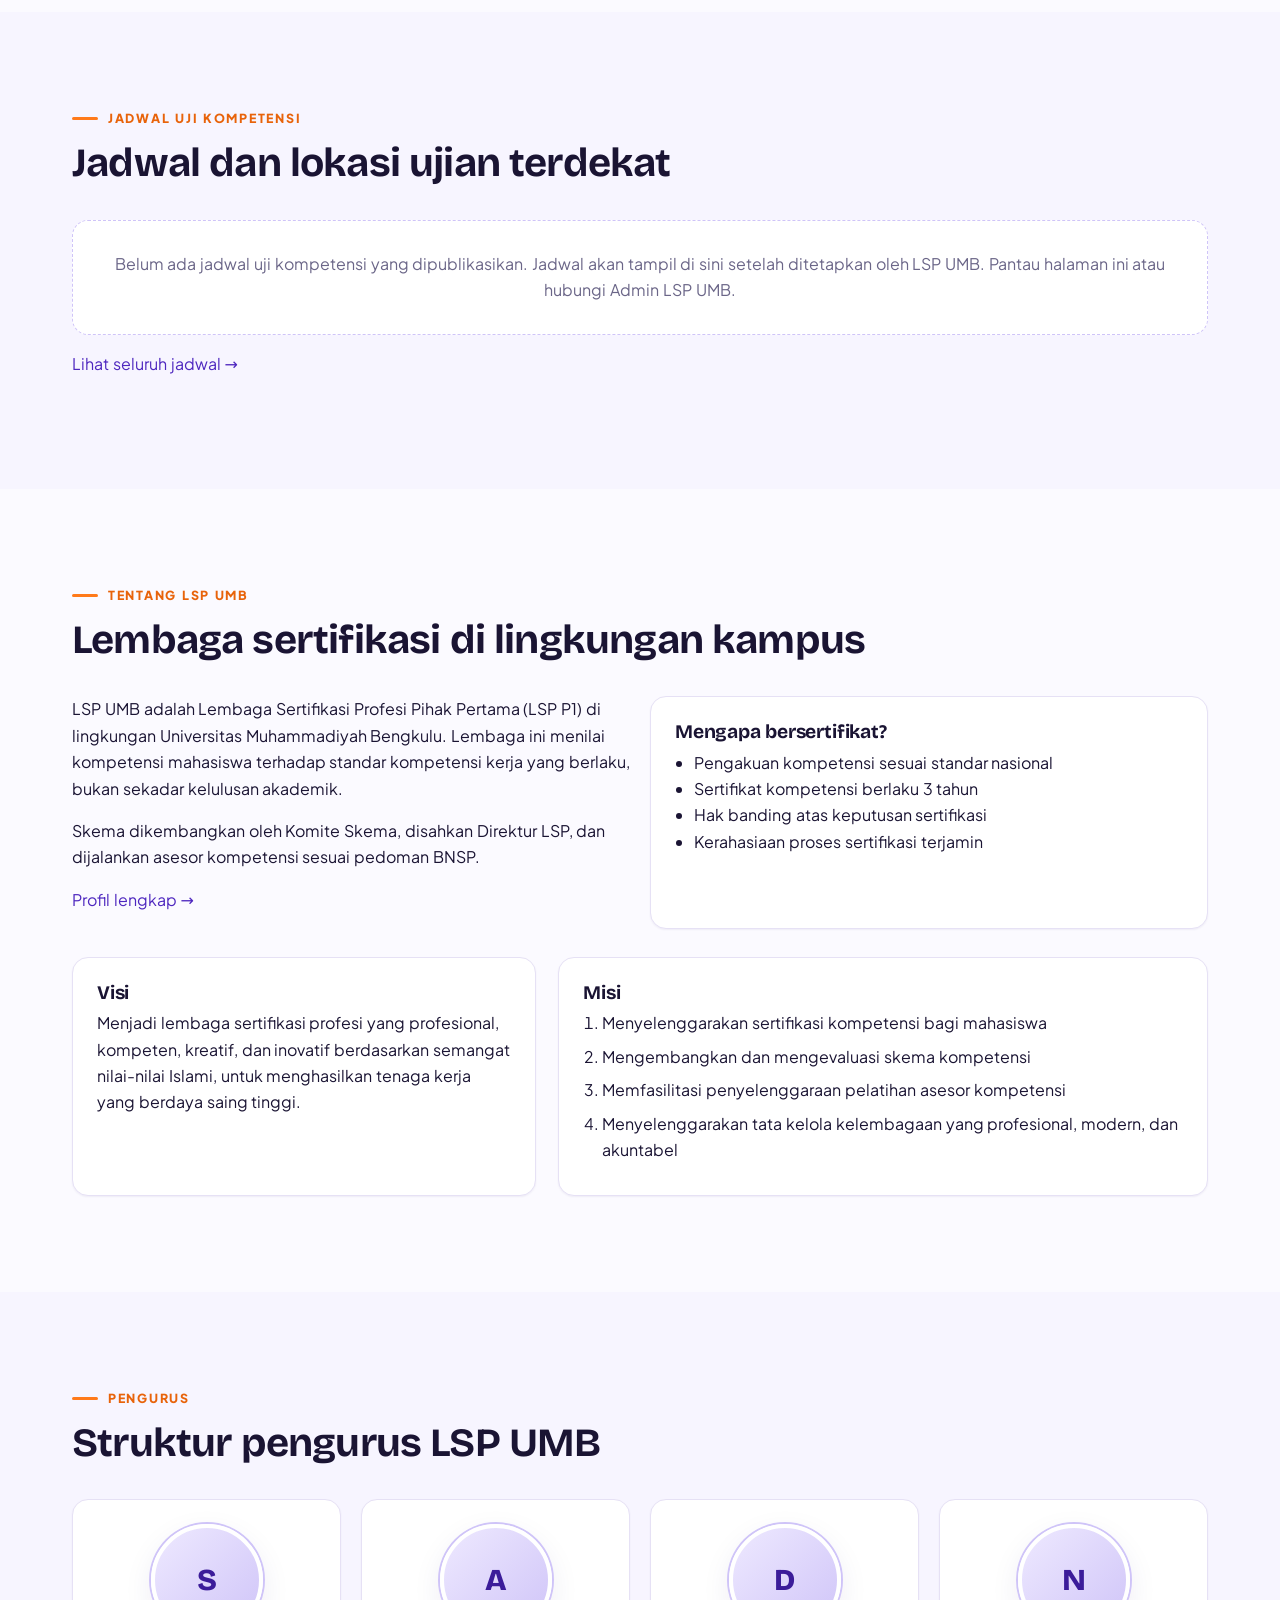
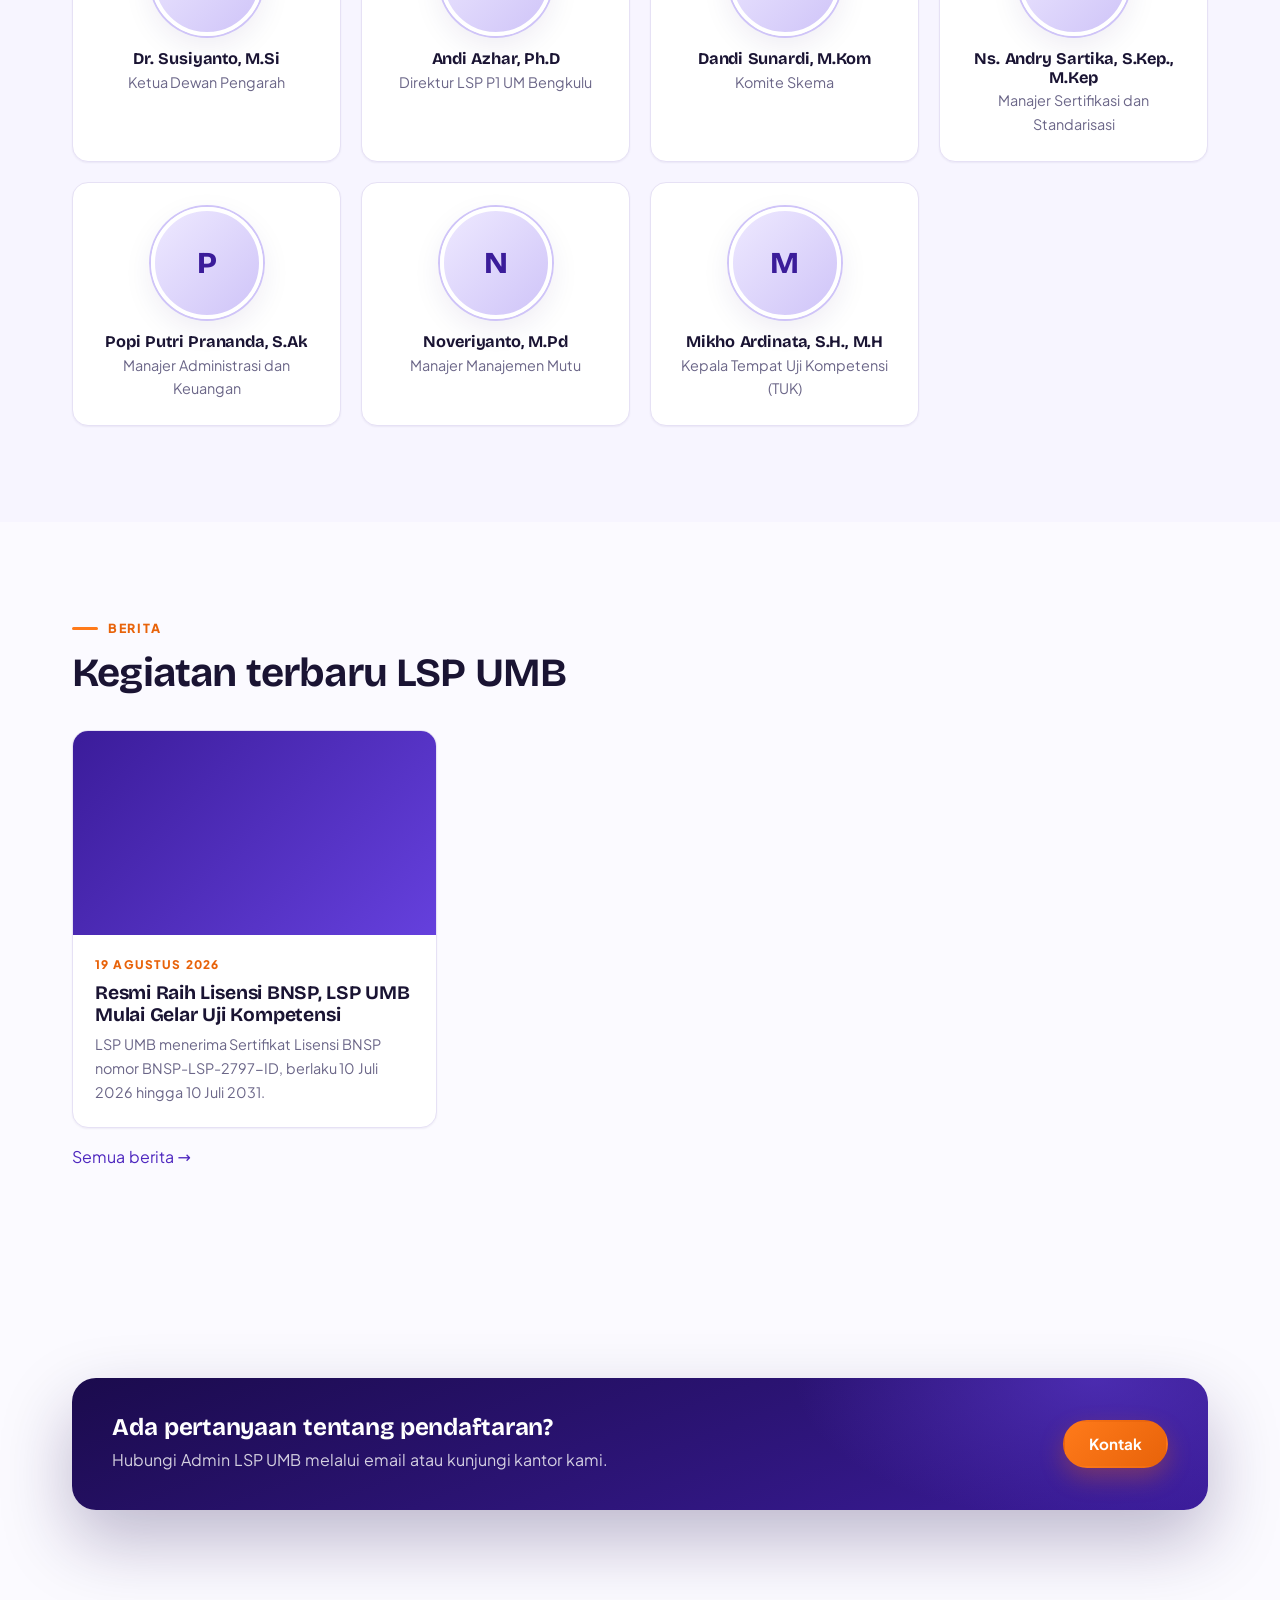
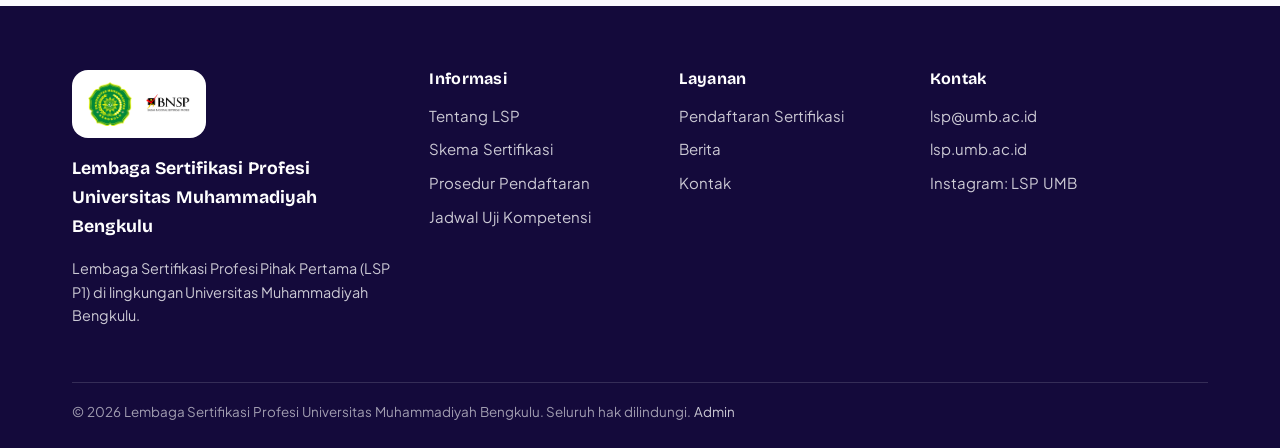
==== commit 4155d91c: "Add files via upload" ====
--- a/index.html
+++ b/index.html
@@ -8,10 +8,10 @@
 <meta property="og:title" content="Beranda | LSP UMB">
 <meta property="og:description" content="Lembaga Sertifikasi Profesi Universitas Muhammadiyah Bengkulu. Informasi skema, pendaftaran, dan jadwal uji kompetensi.">
 <meta property="og:image" content="img/logo-lsp-umb.png">
-<meta name="theme-color" content="#2e6b4f">
+<meta name="theme-color" content="#1B0B4D">
 <link rel="icon" href="img/favicon.png">
-<link rel="preconnect" href="https://fonts.googleapis.com"><link rel="preconnect" href="https://fonts.gstatic.com" crossorigin>
-<link href="https://fonts.googleapis.com/css2?family=Source+Sans+3:wght@400;600;700&family=Source+Serif+4:wght@600&display=swap" rel="stylesheet">
+<link rel="preload" href="fonts/plus-jakarta-sans-latin-wght-normal.woff2" as="font" type="font/woff2" crossorigin>
+<link rel="preload" href="fonts/bricolage-grotesque-latin-wght-normal.woff2" as="font" type="font/woff2" crossorigin>
 <link rel="stylesheet" href="css/style.css">
 </head>
 <body data-page="home" data-title-id="Beranda" data-title-en="Home">
@@ -19,10 +19,11 @@
 <main id="main">
 <section class="hero"><div class="wrap"><div>
 <div class="eyebrow"><span data-l="id">Lembaga Sertifikasi Profesi P1 · Berlisensi BNSP</span><span data-l="en">First-party Certification Body · BNSP licensed</span></div>
-<h1><span data-l="id">Sertifikasi kompetensi kerja bagi mahasiswa Universitas Muhammadiyah Bengkulu</span><span data-l="en">Professional competency certification for Universitas Muhammadiyah Bengkulu students</span></h1>
+<h1><span data-l="id">Sertifikasi <em>kompetensi kerja</em> bagi mahasiswa Universitas Muhammadiyah Bengkulu</span><span data-l="en">Professional <em>competency</em> certification for Universitas Muhammadiyah Bengkulu students</span></h1>
 <p class="lead" data-l="id">LSP UMB menyelenggarakan uji kompetensi melalui 11 skema sertifikasi. Pelajari skema, cek kecocokannya dengan program studi Anda, lalu daftar secara daring.</p><p class="lead" data-l="en">LSP UMB runs competency tests through 11 certification schemes. Study the schemes, check which fit your study program, then register online.</p>
+<div class="pills"><span class="pill"><span data-l="id">Berlisensi BNSP</span><span data-l="en">BNSP licensed</span></span><span class="pill"><span data-l="id">11 skema sertifikasi</span><span data-l="en">11 certification schemes</span></span><span class="pill"><span data-l="id">Uji kompetensi di kampus</span><span data-l="en">On-campus testing</span></span></div>
 <div class="actions"><a class="btn" href="daftar.html"><span data-l="id">Daftar sekarang</span><span data-l="en">Register now</span></a><a class="btn ghost" href="skema.html#cek"><span data-l="id">Cek skema untuk prodi saya</span><span data-l="en">Find schemes for my program</span></a></div></div>
-<aside class="hero-panel" aria-label="Ringkasan"><dl id="hero-facts"></dl><div class="logos"><img src="img/logo-umb.png" alt="Universitas Muhammadiyah Bengkulu" width="46" height="46"><img src="img/logo-bnsp.png" alt="BNSP" width="46" height="46"></div></aside></div></section>
+<aside class="hero-panel" aria-label="Ringkasan"><div class="logos"><img class="main" src="img/logo-lsp-umb.png" alt="LSP UMB" width="110" height="60"><img src="img/logo-umb.png" alt="Universitas Muhammadiyah Bengkulu" width="52" height="52"><img src="img/logo-bnsp.png" alt="BNSP" width="52" height="52"></div><dl id="hero-facts"></dl></aside></div></section>
 
 <section class="alt" id="alur"><div class="wrap"><div class="sec-head"><div class="eyebrow"><span data-l="id">Alur pendaftaran</span><span data-l="en">How to register</span></div><h2><span data-l="id">Delapan langkah dari informasi sampai panggilan uji</span><span data-l="en">Eight steps from information to your test call</span></h2></div>
 <ol class="steps"><li><h3><span data-l="id">Pelajari skema di situs ini</span><span data-l="en">Study the schemes on this site</span></h3><p><span data-l="id">Baca penjelasan skema, unit kompetensi, dan persyaratannya. Gunakan fitur cek skema berdasarkan program studi untuk melihat skema yang dapat Anda ambil.</span><span data-l="en">Read the scheme descriptions, units and requirements. Use the study-program checker to see which schemes you can take.</span></p></li><li><h3><span data-l="id">Isi formulir pendaftaran daring</span><span data-l="en">Fill in the online registration form</span></h3><p><span data-l="id">Pilih skema, lalu lengkapi data diri sesuai isian Formulir FR.APL.01.</span><span data-l="en">Choose a scheme and complete your personal data, following the FR.APL.01 form.</span></p></li><li><h3><span data-l="id">Unduh FR.APL.01 dan FR.APL.02</span><span data-l="en">Download FR.APL.01 and FR.APL.02</span></h3><p><span data-l="id">Setelah mengirim formulir, dua dokumen akan tampil dalam keadaan sudah terisi. Unduh keduanya.</span><span data-l="en">After submitting, both documents appear already filled in. Download both.</span></p></li><li><h3><span data-l="id">Cetak dan tanda tangani</span><span data-l="en">Print and sign</span></h3><p><span data-l="id">Cetak kedua dokumen, periksa isinya, lalu tanda tangani pada kolom yang tersedia.</span><span data-l="en">Print both documents, check them, and sign in the provided boxes.</span></p></li><li><h3><span data-l="id">Lengkapi persyaratan lainnya</span><span data-l="en">Complete the other requirements</span></h3><p><span data-l="id">Siapkan fotokopi KTP, KTM, transkrip nilai, surat keterangan magang/PKL, dan pasfoto sesuai skema.</span><span data-l="en">Prepare photocopies of ID, student card, transcript, internship certificate and photos as required by your scheme.</span></p></li><li><h3><span data-l="id">Bayar biaya sertifikasi</span><span data-l="en">Pay the certification fee</span></h3><p><span data-l="id">Transfer biaya ke rekening BSI Universitas Muhammadiyah Bengkulu dan simpan bukti pembayaran.</span><span data-l="en">Transfer the fee to the Universitas Muhammadiyah Bengkulu BSI account and keep the receipt.</span></p></li><li><h3><span data-l="id">Serahkan berkas ke Kantor LSP UMB</span><span data-l="en">Submit documents to the LSP UMB office</span></h3><p><span data-l="id">Serahkan bukti bayar dan seluruh berkas kepada resepsionis di Kantor LSP UMB.</span><span data-l="en">Hand the payment receipt and all documents to the receptionist at the LSP UMB office.</span></p></li><li><h3><span data-l="id">Tunggu panggilan dari Admin LSP UMB</span><span data-l="en">Wait for a call from LSP UMB admin</span></h3><p><span data-l="id">Admin akan menghubungi Anda untuk tahapan berikutnya, termasuk jadwal asesmen.</span><span data-l="en">The admin will contact you about the next stages, including the assessment schedule.</span></p></li></ol>
@@ -48,7 +49,7 @@
 
 <section class="alt"><div class="wrap"><div class="sec-head"><div class="eyebrow"><span data-l="id">Galeri</span><span data-l="en">Gallery</span></div><h2><span data-l="id">Dokumentasi kegiatan</span><span data-l="en">Activity photos</span></h2></div><div id="home-galeri"></div></div></section>
 
-<section><div class="wrap"><div class="card" style="display:flex;flex-wrap:wrap;gap:18px;justify-content:space-between;align-items:center"><div><h3 style="margin:0"><span data-l="id">Ada pertanyaan tentang pendaftaran?</span><span data-l="en">Questions about registration?</span></h3><p class="muted" style="margin:.3em 0 0"><span data-l="id">Hubungi Admin LSP UMB melalui email atau kunjungi kantor kami.</span><span data-l="en">Contact the LSP UMB admin by email or visit our office.</span></p></div><a class="btn" href="kontak.html"><span data-l="id">Kontak</span><span data-l="en">Contact</span></a></div></div></section>
+<section><div class="wrap"><div class="cta-band"><div><h3><span data-l="id">Ada pertanyaan tentang pendaftaran?</span><span data-l="en">Questions about registration?</span></h3><p><span data-l="id">Hubungi Admin LSP UMB melalui email atau kunjungi kantor kami.</span><span data-l="en">Contact the LSP UMB admin by email or visit our office.</span></p></div><a class="btn" href="kontak.html"><span data-l="id">Kontak</span><span data-l="en">Contact</span></a></div></div></section>
 </main>
 <div id="site-footer"></div>
 <script src="js/config.js"></script>
--- a/css/style.css
+++ b/css/style.css
@@ -1,183 +1,227 @@
+/* LSP UMB: sistem desain mengikuti situs B-ICON 2026 (violet, jingga, amber; Bricolage Grotesque + Plus Jakarta Sans). */
+@font-face{font-family:"Bricolage Grotesque";font-style:normal;font-weight:200 800;font-display:swap;src:url("../fonts/bricolage-grotesque-latin-wght-normal.woff2") format("woff2")}
+@font-face{font-family:"Plus Jakarta Sans";font-style:normal;font-weight:200 800;font-display:swap;src:url("../fonts/plus-jakarta-sans-latin-wght-normal.woff2") format("woff2")}
 :root{
-  --bg:#f6f4ee; --surface:#fffefb; --ink:#25302b; --muted:#5b685f; --line:#dde1d6;
-  --primary:#2e6b4f; --primary-d:#214f3a; --primary-soft:#e8f0ea;
-  --accent:#8a3a3a; --accent-soft:#f4e8e5; --gold:#a8893f; --warn-bg:#fbf3dc; --warn-ink:#6b5416;
-  --radius:6px; --maxw:1120px;
+  --v950:#140A3B;--v900:#1B0B4D;--v800:#2A1370;--v700:#3B1C9A;--v600:#4E27BF;--v500:#6540DD;--v300:#A996F0;--v200:#CFC4F8;--v100:#EEE9FF;--v50:#F7F5FF;
+  --o500:#FF7A1A;--o600:#E8630A;--o700:#B94A00;--a400:#FFC61A;--a300:#FFD75E;
+  --ink:#1A1433;--ink2:#453F63;--muted:#6B6688;--line:#E6E1F5;--card:#fff;--bg:#FBFAFF;--green:#1FA463;--red:#E5332A;
+  /* alias lama */
+  --surface:#fff;--primary:var(--v700);--primary-d:var(--v800);--primary-soft:var(--v100);--accent:var(--o600);--accent-soft:#FFF1E4;--warn-bg:#FFF6DD;--warn-ink:#6b4a00;
+  --r-sm:10px;--r:16px;--r-lg:24px;--radius:12px;--maxw:1200px;--header-h:76px;
+  --shadow-sm:0 1px 2px rgba(35,15,100,.06);--shadow:0 1px 2px rgba(35,15,100,.06),0 10px 30px rgba(35,15,100,.08);--shadow-lg:0 30px 70px rgba(27,11,77,.28);
+  --font-d:"Bricolage Grotesque","Plus Jakarta Sans",system-ui,-apple-system,"Segoe UI",sans-serif;
+  --font-b:"Plus Jakarta Sans",system-ui,-apple-system,"Segoe UI",Roboto,sans-serif;
+  --gut:clamp(16px,4vw,32px);
 }
 *{box-sizing:border-box}
-html{scroll-behavior:smooth;-webkit-text-size-adjust:100%}
-body{margin:0;background:var(--bg);color:var(--ink);font:16px/1.65 "Source Sans 3",system-ui,-apple-system,"Segoe UI",Roboto,Arial,sans-serif}
-h1,h2,h3,h4{font-family:"Source Serif 4",Georgia,"Times New Roman",serif;line-height:1.25;margin:0 0 .5em;color:#1d2a24;font-weight:600}
-h1{font-size:clamp(1.9rem,4.4vw,2.7rem)} h2{font-size:clamp(1.5rem,3vw,1.95rem)} h3{font-size:1.2rem} h4{font-size:1.02rem}
-p{margin:0 0 1em} a{color:var(--primary-d)} a:hover{color:var(--accent)}
+html{scroll-behavior:smooth;-webkit-text-size-adjust:100%;scroll-padding-top:calc(var(--header-h) + 16px)}
+body{margin:0;background:var(--bg);color:var(--ink);font:16px/1.65 var(--font-b);word-spacing:.05em;-webkit-font-smoothing:antialiased;text-rendering:optimizeLegibility}
+h1,h2,h3,h4{font-family:var(--font-d);line-height:1.12;margin:0 0 .5em;color:var(--ink);font-weight:700;letter-spacing:-.02em}
+h1{font-size:clamp(2.2rem,5vw,3.6rem)} h2{font-size:clamp(1.7rem,3.4vw,2.5rem)} h3{font-size:1.2rem;letter-spacing:-.01em} h4{font-size:1.02rem}
+p{margin:0 0 1em} a{color:var(--v600);text-decoration:none} a:hover{text-decoration:underline;color:var(--v700)}
 img{max-width:100%;height:auto}
-.wrap{max-width:var(--maxw);margin:0 auto;padding:0 16px}
+.wrap{width:100%;max-width:var(--maxw);margin:0 auto;padding:0 var(--gut)}
 [data-l]{display:none}
 html[data-lang="id"] [data-l="id"],html[data-lang="en"] [data-l="en"]{display:revert}
 html[data-lang="id"] span[data-l="id"],html[data-lang="en"] span[data-l="en"]{display:inline}
-.skip{position:absolute;left:-999px;top:0;background:#fff;padding:8px 12px;z-index:100}.skip:focus{left:8px;top:8px}
+.skip{position:absolute;left:12px;top:-60px;background:var(--o500);color:#fff;padding:10px 16px;border-radius:10px;z-index:1000;font-weight:700;transition:top .2s}.skip:focus{top:12px}
+:focus-visible{outline:3px solid var(--o500);outline-offset:3px;border-radius:6px}
 
 /* header */
-.topbar{background:var(--primary-d);color:#e9f0ec;font-size:.86rem}
-.topbar .wrap{display:flex;justify-content:space-between;gap:12px;padding-top:6px;padding-bottom:6px;flex-wrap:wrap}
-.topbar a{color:#e9f0ec;text-decoration:none}.topbar a:hover{text-decoration:underline;color:#fff}
-.site-header{background:var(--surface);border-bottom:1px solid var(--line);position:sticky;top:0;z-index:50}
-.site-header .wrap{display:flex;align-items:center;gap:18px;min-height:68px}
-.brand{display:flex;align-items:center;gap:12px;text-decoration:none;color:inherit}
-.brand img{height:46px;width:auto;display:block}
-.brand small{display:block;font-size:.72rem;color:var(--muted);line-height:1.2;max-width:170px}
+.topbar{display:none}
+.site-header{position:sticky;top:0;z-index:90;background:rgba(255,255,255,.88);backdrop-filter:saturate(1.4) blur(14px);-webkit-backdrop-filter:saturate(1.4) blur(14px);border-bottom:1px solid rgba(78,39,191,.10)}
+.site-header .wrap{display:flex;align-items:center;height:var(--header-h);gap:18px}
+.brand{display:flex;align-items:center;gap:14px;text-decoration:none!important;color:var(--ink)!important;flex:none}
+.brand img{height:52px;width:auto;display:block}
+.brand small{display:block;font-family:var(--font-d);font-weight:800;font-size:1rem;line-height:1.05;color:var(--v800);letter-spacing:-.01em;max-width:190px}
+.brand small b{display:block;font-family:var(--font-b);font-weight:700;font-size:.62rem;letter-spacing:.18em;color:var(--o600);margin-top:3px}
 .nav{margin-left:auto;display:flex;align-items:center;gap:2px}
-.nav a{padding:8px 11px;text-decoration:none;color:var(--ink);border-radius:var(--radius);font-weight:600;font-size:.95rem}
-.nav a:hover,.nav a[aria-current="page"]{background:var(--primary-soft);color:var(--primary-d)}
-.nav .cta{background:var(--primary);color:#fff;margin-left:6px}.nav .cta:hover{background:var(--primary-d);color:#fff}
-.lang{display:flex;border:1px solid var(--line);border-radius:var(--radius);overflow:hidden;margin-left:10px}
-.lang button{border:0;background:transparent;padding:6px 10px;font:600 .82rem inherit;cursor:pointer;color:var(--muted)}
-.lang button[aria-pressed="true"]{background:var(--primary);color:#fff}
-.burger{display:none;margin-left:auto;background:none;border:1px solid var(--line);border-radius:var(--radius);padding:8px 10px;cursor:pointer}
-.burger span{display:block;width:20px;height:2px;background:var(--ink);margin:4px 0}
-@media (max-width:980px){
-  .burger{display:block}
-  .nav{display:none;position:absolute;left:0;right:0;top:100%;background:var(--surface);border-bottom:1px solid var(--line);flex-direction:column;align-items:stretch;padding:10px 16px 16px;margin:0}
-  .nav.open{display:flex}.nav a{padding:12px 10px}.nav .cta{margin:6px 0 0;text-align:center}
-  .lang{margin:10px 0 0;align-self:flex-start}
-  .brand small{display:none}
+.nav a{padding:10px 12px;color:var(--ink2);font-weight:600;font-size:.92rem;border-radius:10px;text-decoration:none;white-space:nowrap}
+.nav a:hover{background:var(--v50);color:var(--v700);text-decoration:none}
+.nav a[aria-current="page"]{color:var(--v600);background:var(--v100)}
+.nav .cta{background:linear-gradient(135deg,var(--o500),var(--o600));color:#fff!important;margin-left:6px;box-shadow:0 8px 20px rgba(232,99,10,.30)}
+.nav .cta:hover{background:linear-gradient(135deg,var(--o500),var(--o600));color:#fff;filter:brightness(1.04)}
+.lang{display:inline-flex;background:var(--v50);border:1px solid var(--line);border-radius:999px;padding:3px;margin-left:10px}
+.lang button{border:0;background:none;padding:5px 11px;border-radius:999px;font:700 .78rem var(--font-b);letter-spacing:.04em;color:var(--muted);cursor:pointer}
+.lang button[aria-pressed="true"]{background:var(--v700);color:#fff}
+.burger{display:none;margin-left:auto;width:44px;height:44px;border-radius:12px;border:1px solid var(--line);background:#fff;cursor:pointer;align-items:center;justify-content:center;flex-direction:column}
+.burger span{display:block;width:20px;height:2px;background:var(--v800);margin:2.5px 0;border-radius:2px}
+@media (max-width:1060px){
+  .burger{display:flex}
+  .nav{display:none;position:absolute;left:0;right:0;top:100%;background:#fff;border-bottom:1px solid var(--line);box-shadow:0 20px 40px rgba(35,15,100,.12);flex-direction:column;align-items:stretch;padding:10px var(--gut) 18px;margin:0}
+  .nav.open{display:flex}.nav a{padding:13px 12px}.nav .cta{margin:8px 0 0;text-align:center}
+  .lang{margin:12px 0 0;align-self:flex-start}
 }
-.notice{background:var(--warn-bg);color:var(--warn-ink);border-bottom:1px solid #eadfb4;font-size:.95rem}
-.notice .wrap{padding-top:9px;padding-bottom:9px}
+@media (max-width:520px){.brand small{display:none}}
+.notice{background:linear-gradient(90deg,var(--o600),var(--o500) 40%,var(--a400));color:#1a0b00;font-size:.9rem;font-weight:600;text-align:center}
+.notice .wrap{padding-top:8px;padding-bottom:8px}
 
 /* sections */
-section{padding:56px 0}
-section.alt{background:var(--surface);border-top:1px solid var(--line);border-bottom:1px solid var(--line)}
-.eyebrow{font-size:.8rem;letter-spacing:.09em;text-transform:uppercase;color:var(--accent);font-weight:700;margin-bottom:6px}
-.lead{font-size:1.12rem;color:#3b4a42;max-width:70ch}
-.sec-head{margin-bottom:28px}
-.page-head{background:var(--surface);border-bottom:1px solid var(--line);padding:38px 0 30px}
-.page-head p{max-width:70ch;color:var(--muted);margin:0}
-.crumbs{font-size:.88rem;color:var(--muted);margin-bottom:10px}.crumbs a{color:var(--muted)}
-
-/* hero */
-.hero{padding:54px 0 48px}
-.hero .wrap{display:grid;grid-template-columns:1.25fr .75fr;gap:40px;align-items:center}
-.hero h1{margin-bottom:.4em}
-.hero .actions{display:flex;flex-wrap:wrap;gap:10px;margin-top:22px}
-.hero-panel{background:var(--surface);border:1px solid var(--line);border-radius:var(--radius);padding:22px}
-.hero-panel dl{margin:0;display:grid;grid-template-columns:auto 1fr;gap:10px 16px}
-.hero-panel dt{color:var(--muted);font-size:.9rem}.hero-panel dd{margin:0;font-weight:600}
-.hero-panel .logos{display:flex;align-items:center;justify-content:space-between;gap:14px;border-top:1px solid var(--line);margin-top:18px;padding-top:16px}
-.hero-panel .logos img{height:46px;width:auto}
-@media (max-width:860px){.hero .wrap{grid-template-columns:1fr}}
+section{padding:clamp(56px,8vw,96px) 0}
+section.alt{background:var(--v50)}
+section.dark{background:radial-gradient(900px 400px at 80% 0,rgba(101,64,221,.45),transparent 60%),var(--v900);color:#fff}
+section.dark h2,section.dark h3{color:#fff}
+.eyebrow{display:flex;align-items:center;gap:10px;font-size:.78rem;letter-spacing:.14em;text-transform:uppercase;color:var(--o600);font-weight:800;margin-bottom:12px}
+.eyebrow::before{content:"";width:26px;height:3px;border-radius:2px;background:var(--o500);flex:none}
+.dark .eyebrow,.hero .eyebrow,.page-head .eyebrow{color:var(--a400)}
+.lead{font-size:1.15rem;color:var(--ink2);max-width:62ch}
+.sec-head{margin-bottom:34px;max-width:820px}
+.sec-head h2{margin-bottom:.3em}
+
+/* hero (beranda) */
+.hero{position:relative;overflow:hidden;color:#fff;padding:clamp(48px,7vw,96px) 0 clamp(56px,8vw,104px);
+  background:radial-gradient(900px 520px at 85% 10%,rgba(101,64,221,.55),transparent 62%),radial-gradient(600px 400px at 0 100%,rgba(255,122,26,.16),transparent 60%),linear-gradient(160deg,var(--v950),var(--v800) 70%,#3B1C9A)}
+.hero::before{content:"";position:absolute;inset:0;background-image:radial-gradient(rgba(255,255,255,.10) 1.2px,transparent 1.4px);background-size:28px 28px;opacity:.55;mask-image:linear-gradient(90deg,#000,transparent 70%);-webkit-mask-image:linear-gradient(90deg,#000,transparent 70%);pointer-events:none}
+.hero .wrap{position:relative;display:grid;grid-template-columns:1.2fr .8fr;gap:48px;align-items:center}
+.hero h1{color:#fff;margin-bottom:.35em}
+.hero h1 em{font-style:normal;color:var(--a400)}
+.hero .lead{color:rgba(255,255,255,.86)}
+.pill{display:inline-flex;align-items:center;gap:8px;padding:8px 16px;border-radius:999px;background:rgba(255,255,255,.08);border:1px solid rgba(255,255,255,.22);color:#fff;font-weight:600;font-size:.86rem}
+.pills{display:flex;flex-wrap:wrap;gap:10px;margin:22px 0 4px}
+.hero .actions{display:flex;flex-wrap:wrap;gap:12px;margin-top:26px}
+.hero-panel{background:rgba(255,255,255,.08);border:1px solid rgba(255,255,255,.2);border-radius:var(--r-lg);padding:26px;backdrop-filter:blur(6px);box-shadow:var(--shadow-lg)}
+.hero-panel .logos{display:flex;align-items:center;justify-content:center;gap:16px;background:#fff;border-radius:var(--r);padding:16px 18px;margin-bottom:20px}
+.hero-panel .logos img{height:52px;width:auto}
+.hero-panel .logos img.main{height:60px}
+.hero-panel dl{margin:0;display:grid;grid-template-columns:auto 1fr;gap:12px 18px}
+.hero-panel dt{color:rgba(255,255,255,.7);font-size:.88rem}.hero-panel dd{margin:0;font-weight:700;color:#fff;text-align:right}
+@media (max-width:900px){.hero .wrap{grid-template-columns:1fr;gap:34px}}
+
+/* banner halaman dalam */
+.page-head{position:relative;overflow:hidden;color:#fff;padding:clamp(40px,6vw,72px) 0 clamp(36px,5vw,56px);background:radial-gradient(700px 360px at 90% 0,rgba(101,64,221,.5),transparent 62%),linear-gradient(160deg,var(--v950),var(--v800))}
+.page-head::before{content:"";position:absolute;inset:0;background-image:radial-gradient(rgba(255,255,255,.09) 1.2px,transparent 1.4px);background-size:28px 28px;opacity:.5;pointer-events:none}
+.page-head .wrap{position:relative}
+.page-head h1{color:#fff;font-size:clamp(2rem,4.6vw,3.1rem);margin-bottom:.25em}
+.page-head p{max-width:64ch;color:rgba(255,255,255,.82);margin:0;font-size:1.08rem}
+.crumbs{font-size:.86rem;color:rgba(255,255,255,.7);margin-bottom:14px;font-weight:600}.crumbs a{color:var(--a300)}
 
 /* buttons */
-.btn{display:inline-block;border:1px solid var(--primary);background:var(--primary);color:#fff;padding:11px 20px;border-radius:var(--radius);font:600 1rem inherit;text-decoration:none;cursor:pointer;line-height:1.3}
-.btn:hover{background:var(--primary-d);color:#fff}
-.btn.ghost{background:transparent;color:var(--primary-d)}.btn.ghost:hover{background:var(--primary-soft);color:var(--primary-d)}
-.btn.small{padding:7px 12px;font-size:.9rem}
-.btn[disabled]{opacity:.55;cursor:not-allowed}
-.btn.accent{background:var(--accent);border-color:var(--accent)}
-
-/* generic blocks */
-.grid{display:grid;gap:18px}.g2{grid-template-columns:repeat(2,1fr)}.g3{grid-template-columns:repeat(3,1fr)}.g4{grid-template-columns:repeat(4,1fr)}
-@media (max-width:900px){.g3,.g4{grid-template-columns:repeat(2,1fr)}}
-@media (max-width:620px){.g2,.g3,.g4{grid-template-columns:1fr}}
-.card{background:var(--surface);border:1px solid var(--line);border-radius:var(--radius);padding:20px}
+.btn{display:inline-flex;align-items:center;justify-content:center;gap:8px;padding:13px 24px;border-radius:999px;font:700 .95rem var(--font-b);border:2px solid transparent;text-decoration:none!important;cursor:pointer;line-height:1.2;color:#fff!important;background:linear-gradient(135deg,var(--o500),var(--o600));box-shadow:0 10px 24px rgba(232,99,10,.32);transition:transform .15s,box-shadow .2s,background .2s}
+.btn:hover{transform:translateY(-2px);box-shadow:0 14px 30px rgba(232,99,10,.42);color:#fff}
+.btn:active{transform:none}
+.btn.ghost{background:transparent;color:var(--v700)!important;border-color:var(--v200);box-shadow:none}
+.btn.ghost:hover{background:var(--v50);border-color:var(--v500);color:var(--v700)!important;box-shadow:none}
+.hero .btn.ghost,.dark .btn.ghost,.page-head .btn.ghost{color:#fff!important;border-color:rgba(255,255,255,.4)}
+.hero .btn.ghost:hover,.dark .btn.ghost:hover{background:rgba(255,255,255,.1);border-color:#fff}
+.btn.small{padding:8px 16px;font-size:.86rem}
+.btn[disabled]{opacity:.55;cursor:not-allowed;transform:none}
+.btn.accent{background:linear-gradient(135deg,var(--v600),var(--v800));box-shadow:0 10px 24px rgba(59,28,154,.3)}
+
+/* kartu & grid */
+.grid{display:grid;gap:20px}.g2{grid-template-columns:repeat(2,1fr)}.g3{grid-template-columns:repeat(3,1fr)}.g4{grid-template-columns:repeat(4,1fr)}
+@media (max-width:980px){.g3,.g4{grid-template-columns:repeat(2,1fr)}}
+@media (max-width:640px){.g2,.g3,.g4{grid-template-columns:1fr}}
+.card{background:var(--card);border:1px solid var(--line);border-radius:var(--r);padding:24px;box-shadow:var(--shadow-sm);transition:transform .2s,box-shadow .2s,border-color .2s}
 .card h3{margin-bottom:.35em}
-.tag{display:inline-block;font-size:.76rem;font-weight:700;letter-spacing:.03em;padding:2px 9px;border-radius:99px;background:var(--primary-soft);color:var(--primary-d)}
-.tag.okupasi{background:var(--accent-soft);color:var(--accent)}.tag.kkni{background:#efe9d6;color:#6b5a22}
+a.card:hover,.skema-card:hover{transform:translateY(-3px);box-shadow:var(--shadow);border-color:var(--v200)}
+.tag{display:inline-block;font-size:.72rem;font-weight:800;letter-spacing:.04em;padding:4px 11px;border-radius:999px;background:var(--v100);color:var(--v700)}
+.tag.okupasi{background:#FFF1E4;color:var(--o700)}.tag.kkni{background:#FFF6DD;color:#7a5600}
 .muted{color:var(--muted)}.small{font-size:.9rem}
-
-/* steps */
-.steps{list-style:none;margin:0;padding:0;counter-reset:s;display:grid;gap:14px}
-.steps li{counter-increment:s;position:relative;background:var(--surface);border:1px solid var(--line);border-radius:var(--radius);padding:16px 18px 16px 62px}
-.steps li::before{content:counter(s);position:absolute;left:16px;top:14px;width:34px;height:34px;border-radius:50%;background:var(--primary);color:#fff;font:700 1rem "Source Serif 4",serif;display:flex;align-items:center;justify-content:center}
-.steps h3{font-size:1.05rem;margin:0 0 .15em}.steps p{margin:0;color:#3f4d45}
-.steps.cols{grid-template-columns:repeat(2,1fr)}@media (max-width:760px){.steps.cols{grid-template-columns:1fr}}
-
-/* skema cards */
+.alt .card{background:#fff}
+
+/* langkah */
+.steps{list-style:none;margin:0;padding:0;counter-reset:s;display:grid;gap:14px;grid-template-columns:repeat(2,1fr)}
+@media (max-width:760px){.steps{grid-template-columns:1fr}}
+.steps li{counter-increment:s;position:relative;background:#fff;border:1px solid var(--line);border-radius:var(--r);padding:20px 22px 20px 78px;box-shadow:var(--shadow-sm)}
+.steps li::before{content:counter(s);position:absolute;left:20px;top:20px;width:42px;height:42px;border-radius:50%;background:linear-gradient(135deg,var(--v600),var(--v800));color:#fff;font:800 1.1rem var(--font-d);display:flex;align-items:center;justify-content:center;box-shadow:0 6px 14px rgba(59,28,154,.3)}
+.steps li:nth-child(4n+2)::before{background:linear-gradient(135deg,var(--o500),var(--o600));box-shadow:0 6px 14px rgba(232,99,10,.3)}
+.steps h3{font-size:1.05rem;margin:0 0 .2em}.steps p{margin:0;color:var(--ink2);font-size:.95rem}
+.steps.cols{grid-template-columns:repeat(2,1fr)}
+
+/* skema */
 .skema-card{display:flex;flex-direction:column;gap:8px}
-.skema-card .meta{font-size:.88rem;color:var(--muted)}
-.skema-card .go{margin-top:auto;padding-top:6px}
-.toolbar{display:flex;flex-wrap:wrap;gap:10px;margin-bottom:20px;align-items:center}
-.chip{border:1px solid var(--line);background:var(--surface);padding:6px 13px;border-radius:99px;cursor:pointer;font:600 .9rem inherit;color:var(--ink)}
-.chip[aria-pressed="true"]{background:var(--primary);color:#fff;border-color:var(--primary)}
-.checker{background:var(--primary-soft);border:1px solid #cfdcd2;border-radius:var(--radius);padding:22px}
-.checker .row{display:flex;flex-wrap:wrap;gap:10px;margin-top:10px}
-input,select,textarea{font:inherit;color:var(--ink);background:#fff;border:1px solid #c5ccc0;border-radius:var(--radius);padding:10px 12px;width:100%}
-input:focus,select:focus,textarea:focus,button:focus-visible,a:focus-visible{outline:3px solid #9cc3ad;outline-offset:1px}
+.skema-card h3{font-size:1.1rem}
+.skema-card .meta{font-size:.86rem;color:var(--muted)}
+.skema-card .go{margin-top:auto;padding-top:8px}
+.toolbar{display:flex;flex-wrap:wrap;gap:10px;margin-bottom:22px;align-items:center}
+.chip{border:1px solid var(--line);background:#fff;padding:8px 16px;border-radius:999px;cursor:pointer;font:700 .86rem var(--font-b);color:var(--ink2)}
+.chip:hover{border-color:var(--v300)}
+.chip[aria-pressed="true"]{background:var(--v700);color:#fff;border-color:var(--v700)}
+.checker{background:linear-gradient(160deg,var(--v100),#fff);border:1px solid var(--v200);border-radius:var(--r-lg);padding:28px}
+.checker .row{display:flex;flex-wrap:wrap;gap:10px;margin-top:12px}
+input,select,textarea{font:inherit;color:var(--ink);background:#fff;border:1.5px solid #D6D0EC;border-radius:12px;padding:11px 14px;width:100%}
+input:focus,select:focus,textarea:focus{outline:none;border-color:var(--v500);box-shadow:0 0 0 4px rgba(101,64,221,.15)}
 .checker select{flex:1 1 260px;width:auto}
-.result{margin-top:16px}
-
-/* tables */
-.tbl-wrap{overflow-x:auto;border:1px solid var(--line);border-radius:var(--radius);background:var(--surface)}
-table.tbl{border-collapse:collapse;width:100%;font-size:.95rem}
-.tbl th,.tbl td{padding:10px 12px;border-bottom:1px solid var(--line);text-align:left;vertical-align:top}
-.tbl th{background:#eef1ea;font-weight:700;font-size:.86rem;color:#33423a;white-space:nowrap}
+.result{margin-top:18px}
+
+/* tabel */
+.tbl-wrap{overflow-x:auto;border:1px solid var(--line);border-radius:var(--r);background:#fff;box-shadow:var(--shadow-sm)}
+table.tbl{border-collapse:collapse;width:100%;font-size:.94rem}
+.tbl th,.tbl td{padding:12px 14px;border-bottom:1px solid var(--line);text-align:left;vertical-align:top}
+.tbl th{background:var(--v50);font-weight:800;font-size:.78rem;letter-spacing:.06em;text-transform:uppercase;color:var(--v800);white-space:nowrap}
 .tbl tr:last-child td{border-bottom:0}
-.kode{font-family:ui-monospace,Consolas,monospace;font-size:.86rem;white-space:nowrap}
-
-/* modal / detail */
-dialog{border:0;border-radius:8px;padding:0;max-width:860px;width:calc(100% - 24px);max-height:92vh;box-shadow:0 20px 50px rgba(30,40,35,.3);color:var(--ink)}
-dialog::backdrop{background:rgba(30,40,35,.5)}
-.dlg-head{position:sticky;top:0;background:var(--surface);border-bottom:1px solid var(--line);padding:16px 20px;display:flex;gap:12px;align-items:flex-start;justify-content:space-between;z-index:2}
-.dlg-body{padding:20px}.dlg-close{border:1px solid var(--line);background:#fff;border-radius:var(--radius);padding:6px 12px;cursor:pointer;font-weight:600}
-.dlg-body h3{margin-top:1.4em;font-size:1.05rem}.dlg-body ul,.dlg-body ol{padding-left:1.25em;margin:.3em 0 1em}
-.facts{display:grid;grid-template-columns:repeat(auto-fit,minmax(180px,1fr));gap:12px;margin:12px 0 4px}
-.facts div{background:var(--bg);border:1px solid var(--line);border-radius:var(--radius);padding:10px 12px}
-.facts b{display:block;font-size:.78rem;color:var(--muted);text-transform:uppercase;letter-spacing:.05em}
+.kode{font-family:ui-monospace,Consolas,monospace;font-size:.84rem;white-space:nowrap;color:var(--v700)}
+
+/* dialog */
+dialog{border:0;border-radius:var(--r-lg);padding:0;max-width:880px;width:calc(100% - 24px);max-height:92vh;box-shadow:var(--shadow-lg);color:var(--ink)}
+dialog::backdrop{background:rgba(20,10,59,.6);backdrop-filter:blur(3px)}
+.dlg-head{position:sticky;top:0;background:#fff;border-bottom:1px solid var(--line);padding:20px 24px;display:flex;gap:12px;align-items:flex-start;justify-content:space-between;z-index:2}
+.dlg-body{padding:24px}.dlg-close{border:1px solid var(--line);background:#fff;border-radius:999px;padding:7px 16px;cursor:pointer;font-weight:700;color:var(--v700)}
+.dlg-body h3{margin-top:1.4em;font-size:1.08rem}.dlg-body ul,.dlg-body ol{padding-left:1.25em;margin:.3em 0 1em}
+.facts{display:grid;grid-template-columns:repeat(auto-fit,minmax(180px,1fr));gap:12px;margin:14px 0 4px}
+.facts div{background:var(--v50);border:1px solid var(--line);border-radius:var(--r-sm);padding:12px 14px}
+.facts b{display:block;font-size:.72rem;color:var(--v600);text-transform:uppercase;letter-spacing:.1em}
 
 /* jadwal & berita */
-.sched{display:grid;gap:12px}
-.sched-item{display:grid;grid-template-columns:90px 1fr auto;gap:16px;background:var(--surface);border:1px solid var(--line);border-radius:var(--radius);padding:14px 16px;align-items:start}
-.date-box{text-align:center;border-right:1px solid var(--line);padding-right:14px}
-.date-box .d{font:600 1.9rem/1 "Source Serif 4",serif;color:var(--primary-d)}.date-box .m{font-size:.8rem;text-transform:uppercase;letter-spacing:.06em;color:var(--muted)}
-.sched-item h3{font-size:1.05rem;margin:0 0 .2em}.sched-item p{margin:0;color:#43524a;font-size:.95rem}
-.status{font-size:.78rem;font-weight:700;padding:3px 10px;border-radius:99px;background:var(--primary-soft);color:var(--primary-d);white-space:nowrap}
-.status.penuh,.status.dibatalkan{background:var(--accent-soft);color:var(--accent)}.status.selesai{background:#ececec;color:#555}
-@media (max-width:620px){.sched-item{grid-template-columns:64px 1fr}.sched-item .status{grid-column:2;justify-self:start}.date-box .d{font-size:1.5rem}}
+.sched{display:grid;gap:14px}
+.sched-item{display:grid;grid-template-columns:96px 1fr auto;gap:18px;background:#fff;border:1px solid var(--line);border-left:4px solid var(--v500);border-radius:var(--r);padding:16px 20px;align-items:start;box-shadow:var(--shadow-sm)}
+.date-box{text-align:center;border-right:1px solid var(--line);padding-right:16px}
+.date-box .d{font:800 2.1rem/1 var(--font-d);color:var(--v700)}.date-box .m{font-size:.74rem;text-transform:uppercase;letter-spacing:.12em;color:var(--o600);font-weight:800}
+.sched-item h3{font-size:1.08rem;margin:0 0 .2em}.sched-item p{margin:0;color:var(--ink2);font-size:.94rem}
+.status{font-size:.7rem;font-weight:800;letter-spacing:.06em;text-transform:uppercase;padding:5px 12px;border-radius:999px;background:#E3F6EC;color:#0E7A47;white-space:nowrap}
+.status.penuh,.status.dibatalkan{background:#FDE7E5;color:#B3261E}.status.selesai{background:#EEE9FF;color:var(--v700)}
+@media (max-width:620px){.sched-item{grid-template-columns:68px 1fr;gap:12px}.sched-item .status{grid-column:2;justify-self:start}.date-box .d{font-size:1.6rem}}
 .news-card{display:flex;flex-direction:column;overflow:hidden;padding:0}
-.news-card .img{aspect-ratio:16/9;background:var(--primary-soft) center/cover no-repeat}
-.news-card .body{padding:16px 18px 18px;display:flex;flex-direction:column;gap:6px;flex:1}
-.news-card time{font-size:.84rem;color:var(--muted)}
-.empty{border:1px dashed #c5ccc0;border-radius:var(--radius);padding:26px;text-align:center;color:var(--muted);background:var(--surface)}
-.article{max-width:760px}.article img{border-radius:var(--radius);margin:0 0 18px}.article .isi{white-space:pre-line}
-
-/* people */
+.news-card .img{aspect-ratio:16/9;background:linear-gradient(135deg,var(--v700),var(--v500)) center/cover no-repeat}
+.news-card .body{padding:20px 22px 22px;display:flex;flex-direction:column;gap:8px;flex:1}
+.news-card time{font-size:.74rem;color:var(--o600);font-weight:800;letter-spacing:.1em;text-transform:uppercase}
+.empty{border:1.5px dashed var(--v200);border-radius:var(--r);padding:30px;text-align:center;color:var(--muted);background:#fff}
+.article{max-width:760px}.article img{border-radius:var(--r);margin:0 0 18px}.article .isi{white-space:pre-line;font-size:1.05rem}
+
+/* orang & galeri */
 .person{text-align:center}
-.person .ph{width:104px;height:104px;border-radius:50%;margin:0 auto 12px;background:var(--primary-soft) center/cover;display:flex;align-items:center;justify-content:center;color:var(--primary-d);font:600 1.8rem "Source Serif 4",serif;border:3px solid #fff;box-shadow:0 0 0 1px var(--line)}
-.person h3{font-size:1.02rem;margin-bottom:.1em}.person p{margin:0;color:var(--muted);font-size:.92rem}
-.gallery{display:grid;grid-template-columns:repeat(auto-fill,minmax(220px,1fr));gap:12px}
-.gallery figure{margin:0}.gallery img{width:100%;aspect-ratio:4/3;object-fit:cover;border-radius:var(--radius);border:1px solid var(--line);display:block}
-.gallery figcaption{font-size:.86rem;color:var(--muted);margin-top:5px}
+.person .ph{width:112px;height:112px;border-radius:50%;margin:0 auto 14px;background:linear-gradient(135deg,var(--v100),var(--v200)) center/cover;display:flex;align-items:center;justify-content:center;color:var(--v700);font:800 1.9rem var(--font-d);border:4px solid #fff;box-shadow:0 0 0 2px var(--v200),var(--shadow)}
+.person h3{font-size:1.02rem;margin-bottom:.15em}.person p{margin:0;color:var(--muted);font-size:.9rem}
+.gallery{display:grid;grid-template-columns:repeat(auto-fill,minmax(230px,1fr));gap:14px}
+.gallery figure{margin:0}.gallery img{width:100%;aspect-ratio:4/3;object-fit:cover;border-radius:var(--r);border:1px solid var(--line);display:block}
+.gallery figcaption{font-size:.86rem;color:var(--muted);margin-top:6px}
 .vm{display:grid;grid-template-columns:1fr 1.4fr;gap:22px}@media (max-width:760px){.vm{grid-template-columns:1fr}}
-.vm ol{margin:0;padding-left:1.2em}.vm li{margin-bottom:.4em}
-
-/* forms */
-.form-card{background:var(--surface);border:1px solid var(--line);border-radius:var(--radius);padding:24px;margin-bottom:20px}
-.form-card legend,.form-card h2{font:600 1.25rem "Source Serif 4",serif;padding:0;margin:0 0 4px}
-.form-card .sub{color:var(--muted);margin:0 0 16px;font-size:.95rem}
+.vm ol{margin:0;padding-left:1.2em}.vm li{margin-bottom:.45em}
+
+/* formulir */
+.form-card{background:#fff;border:1px solid var(--line);border-radius:var(--r-lg);padding:28px;margin-bottom:22px;box-shadow:var(--shadow-sm)}
+.form-card legend,.form-card h2{font:800 1.3rem var(--font-d);padding:0;margin:0 0 4px;letter-spacing:-.01em}
+.form-card .sub{color:var(--muted);margin:0 0 18px;font-size:.95rem}
 fieldset{border:0;margin:0;padding:0;min-width:0}
-.fgrid{display:grid;grid-template-columns:repeat(2,1fr);gap:14px 18px}@media (max-width:700px){.fgrid{grid-template-columns:1fr}}
-.field{display:flex;flex-direction:column;gap:5px}.field.full{grid-column:1/-1}
-.field label,.field .lbl{font-weight:600;font-size:.93rem}.field .hint{font-size:.83rem;color:var(--muted)}
-.req::after{content:" *";color:var(--accent)}
-.radios{display:flex;gap:18px;padding-top:4px}.radios label{font-weight:400;display:flex;gap:7px;align-items:center}.radios input{width:auto}
-.check{display:flex;gap:10px;align-items:flex-start}.check input{width:auto;margin-top:5px}
+.fgrid{display:grid;grid-template-columns:repeat(2,1fr);gap:16px 20px}@media (max-width:700px){.fgrid{grid-template-columns:1fr}}
+.field{display:flex;flex-direction:column;gap:6px}.field.full{grid-column:1/-1}
+.field label,.field .lbl{font-weight:700;font-size:.9rem;color:var(--ink)}.field .hint{font-size:.82rem;color:var(--muted)}
+.req::after{content:" *";color:var(--o600)}
+.radios{display:flex;gap:18px;padding-top:4px}.radios label{font-weight:500;display:flex;gap:7px;align-items:center}.radios input{width:auto}
+.check{display:flex;gap:10px;align-items:flex-start}.check input{width:auto;margin-top:5px;accent-color:var(--v600)}
 .hp{position:absolute;left:-9999px;height:0;overflow:hidden}
-.err{color:#9b2c2c;font-size:.86rem;min-height:1em}
-.alert{padding:12px 14px;border-radius:var(--radius);border:1px solid;margin:12px 0;font-size:.96rem}
-.alert.info{background:var(--primary-soft);border-color:#cfdcd2}.alert.warn{background:var(--warn-bg);border-color:#eadfb4;color:var(--warn-ink)}.alert.bad{background:var(--accent-soft);border-color:#e3c7c1;color:#6e2b2b}
-.skema-info{background:var(--bg);border:1px solid var(--line);border-radius:var(--radius);padding:14px 16px;margin-top:6px;font-size:.93rem}
+.err{color:#B3261E;font-size:.86rem;min-height:1em}
+.alert{padding:14px 18px;border-radius:var(--r-sm);border:1px solid;border-left-width:4px;margin:14px 0;font-size:.95rem}
+.alert.info{background:var(--v50);border-color:var(--v200);border-left-color:var(--v600)}
+.alert.warn{background:#FFF6EB;border-color:#FFD9B3;border-left-color:var(--o500);color:#6b3a00}
+.alert.bad{background:#FDECEA;border-color:#F5C2BD;border-left-color:var(--red);color:#7a1d17}
+.skema-info{background:var(--v50);border:1px solid var(--line);border-radius:var(--r-sm);padding:14px 16px;margin-top:6px;font-size:.93rem}
+.cta-band{display:flex;flex-wrap:wrap;gap:20px;justify-content:space-between;align-items:center;background:radial-gradient(500px 240px at 90% 0,rgba(101,64,221,.5),transparent 60%),linear-gradient(160deg,var(--v900),var(--v700));color:#fff;border-radius:var(--r-lg);padding:36px 40px;box-shadow:var(--shadow-lg)}
+.cta-band h3{color:#fff;font-size:1.5rem;margin:0}.cta-band p{color:rgba(255,255,255,.8);margin:.4em 0 0}
 
 /* footer */
-.site-footer{background:#1f2e27;color:#d5ded9;padding:44px 0 20px;margin-top:0}
-.site-footer a{color:#d5ded9}.site-footer a:hover{color:#fff}
-.site-footer h4{color:#fff;font-family:inherit;font-size:.95rem;letter-spacing:.04em;text-transform:uppercase}
-.fcols{display:grid;grid-template-columns:1.4fr 1fr 1fr 1.2fr;gap:28px}@media (max-width:860px){.fcols{grid-template-columns:1fr 1fr}}@media (max-width:540px){.fcols{grid-template-columns:1fr}}
-.site-footer ul{list-style:none;margin:0;padding:0}.site-footer li{margin-bottom:6px}
-.flogos{display:flex;gap:14px;align-items:center;margin-bottom:12px;background:#fffefb;border-radius:var(--radius);padding:10px 12px;width:max-content;max-width:100%}.flogos img{height:40px;width:auto}
-.copy{border-top:1px solid #3a4a42;margin-top:28px;padding-top:14px;font-size:.86rem;color:#a9b8b0}
+.site-footer{position:relative;overflow:hidden;background:var(--v950);color:rgba(255,255,255,.78);padding:64px 0 24px;margin-top:0}
+.site-footer a{color:rgba(255,255,255,.78)}.site-footer a:hover{color:#fff;text-decoration:none}
+.site-footer h4{color:#fff;font-family:var(--font-d);font-size:1rem;letter-spacing:.02em;margin-bottom:1em}
+.fcols{display:grid;grid-template-columns:1.5fr 1fr 1fr 1.3fr;gap:36px}@media (max-width:900px){.fcols{grid-template-columns:1fr 1fr}}@media (max-width:540px){.fcols{grid-template-columns:1fr}}
+.site-footer ul{list-style:none;margin:0;padding:0}.site-footer li{margin-bottom:9px;font-size:.94rem}
+.flogos{display:flex;gap:14px;align-items:center;margin-bottom:16px;background:#fff;border-radius:var(--r);padding:12px 16px;width:max-content;max-width:100%}.flogos img{height:44px;width:auto}
+.site-footer strong{color:#fff;font-family:var(--font-d);font-size:1.1rem}
+.copy{border-top:1px solid rgba(255,255,255,.14);margin-top:40px;padding-top:18px;font-size:.84rem;color:rgba(255,255,255,.6)}
 .loading{color:var(--muted);padding:14px 0}
 @media print{.topbar,.site-header,.site-footer,.no-print{display:none!important}body{background:#fff}}
-@media (max-width:620px){.topbar .wrap>span:first-child{display:none}.topbar .wrap{justify-content:flex-end}}
-
 .only-embedded{display:none}.embedded .only-embedded{display:inline-block}
 .embedded .topbar{display:none}
+@media (prefers-reduced-motion:reduce){*{transition:none!important;scroll-behavior:auto!important}}
+
+.cta-band .btn.ghost{color:#fff!important;border-color:rgba(255,255,255,.4)}.cta-band .btn.ghost:hover{background:rgba(255,255,255,.1);border-color:#fff}
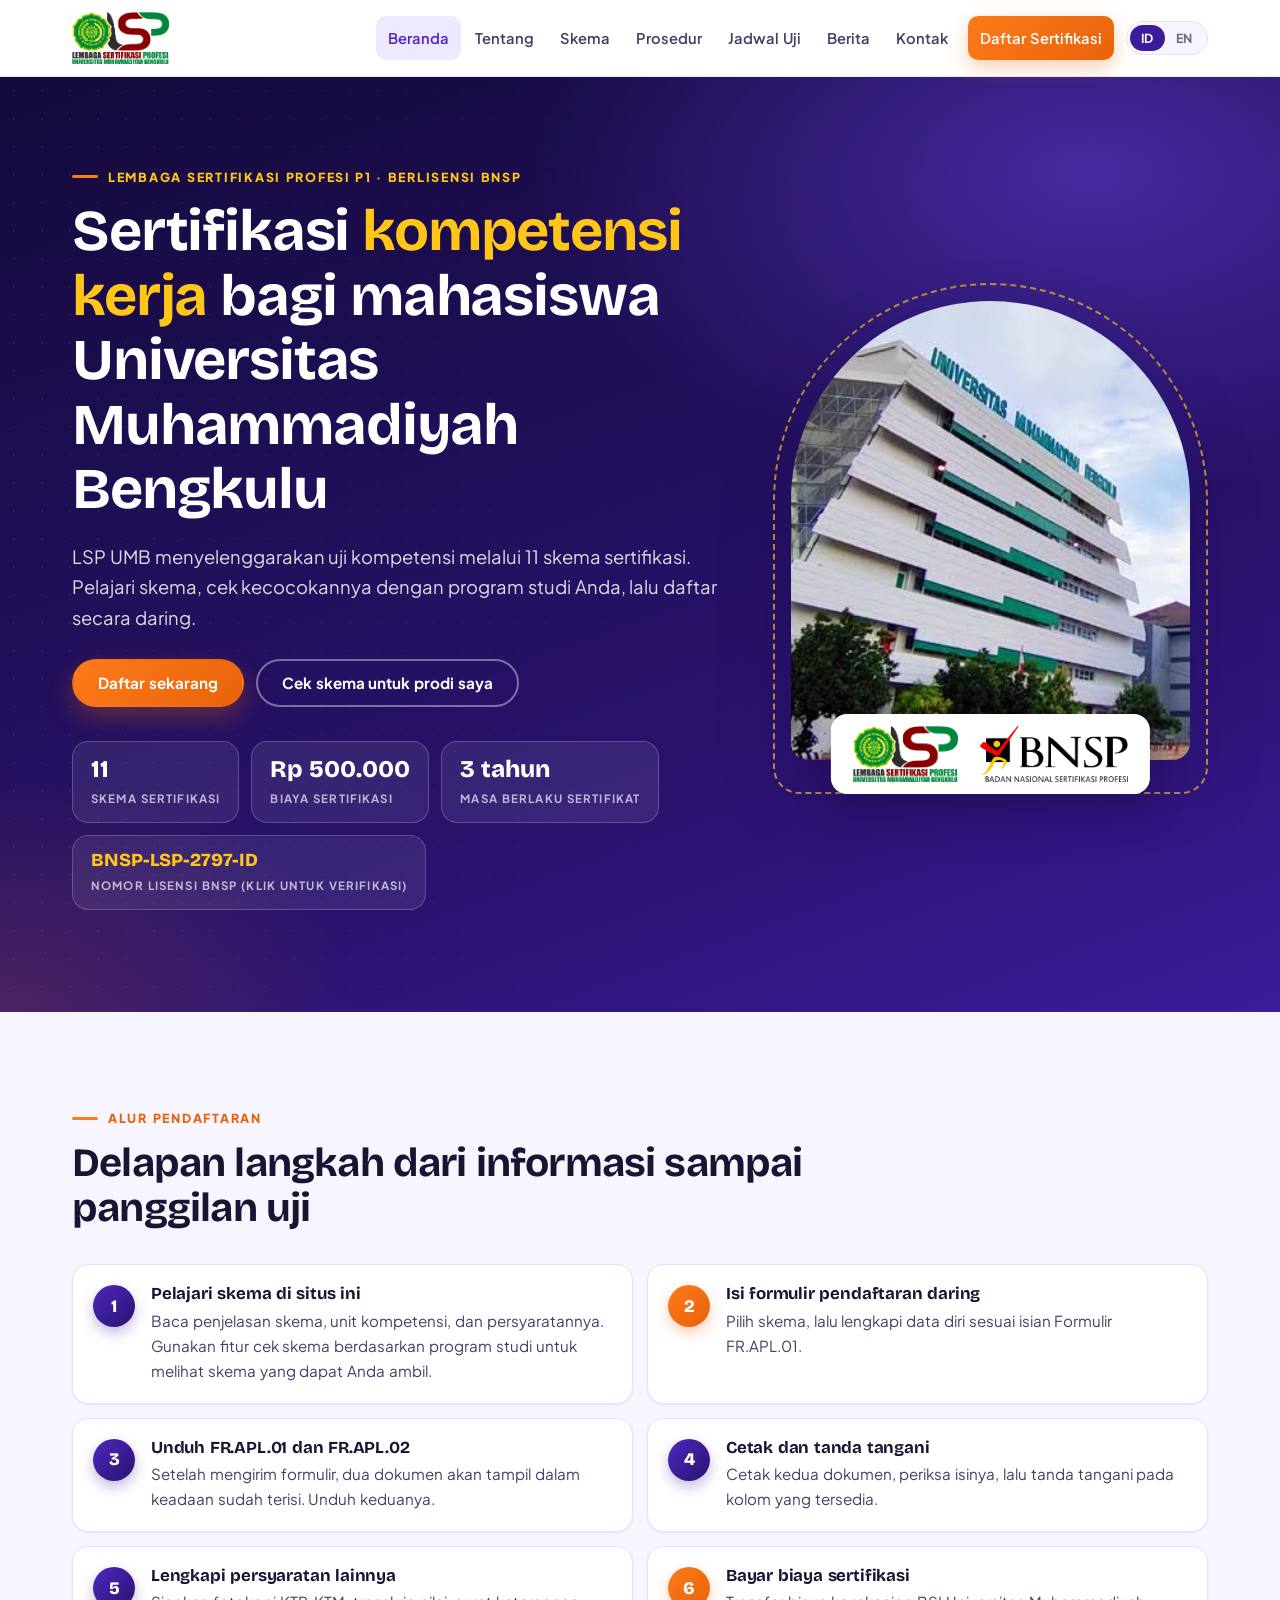
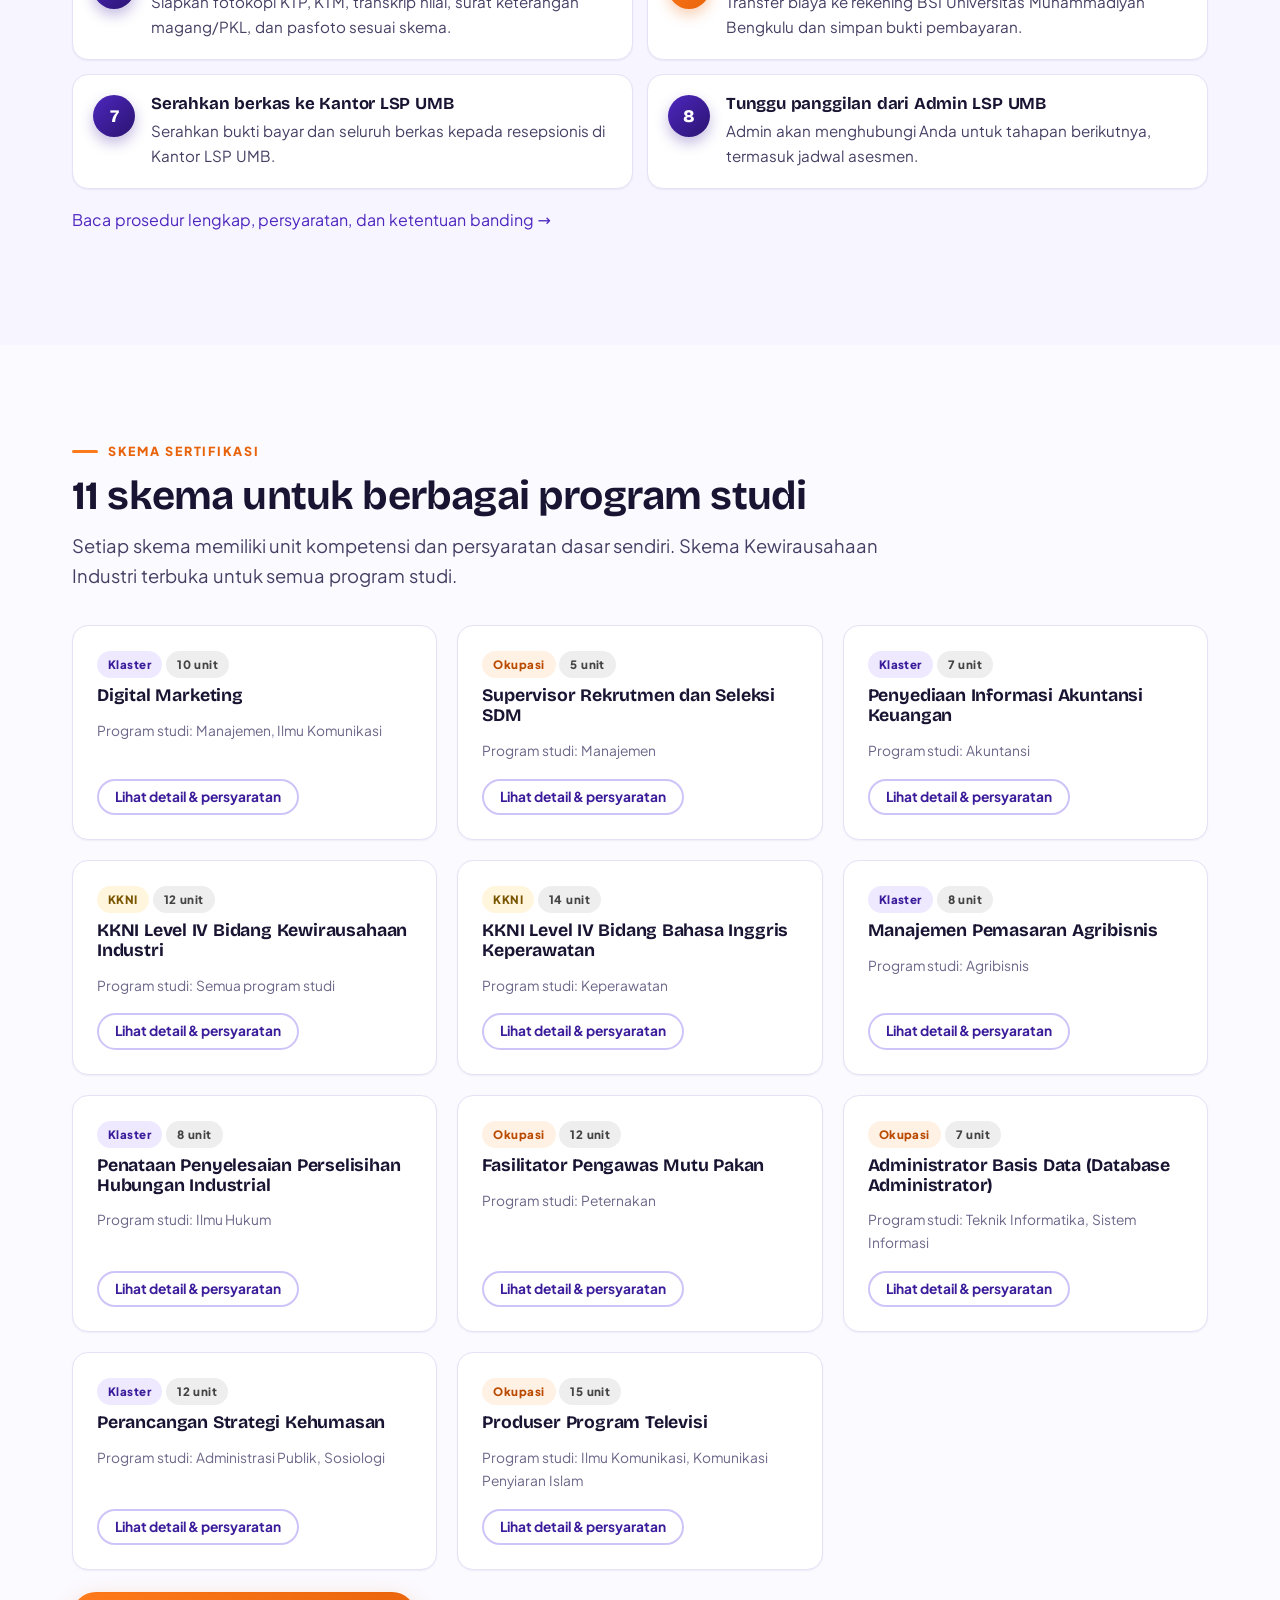
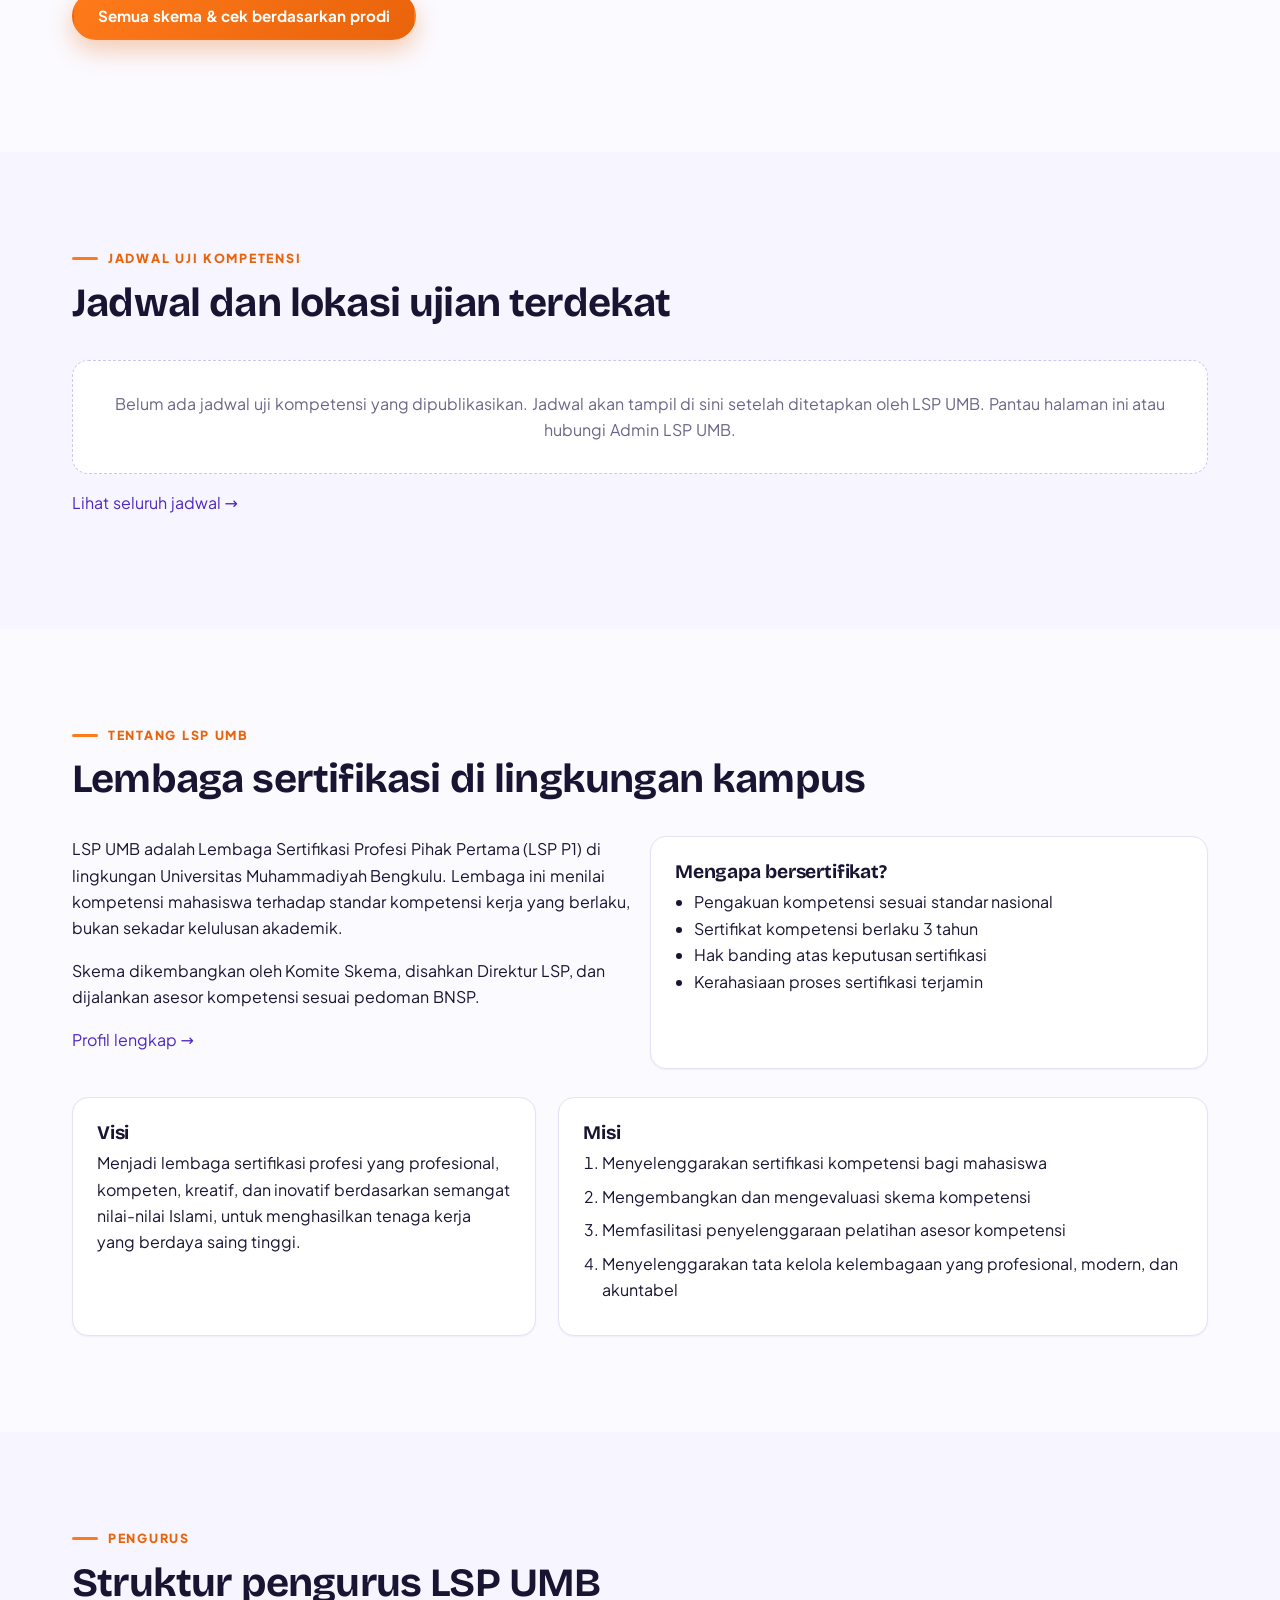
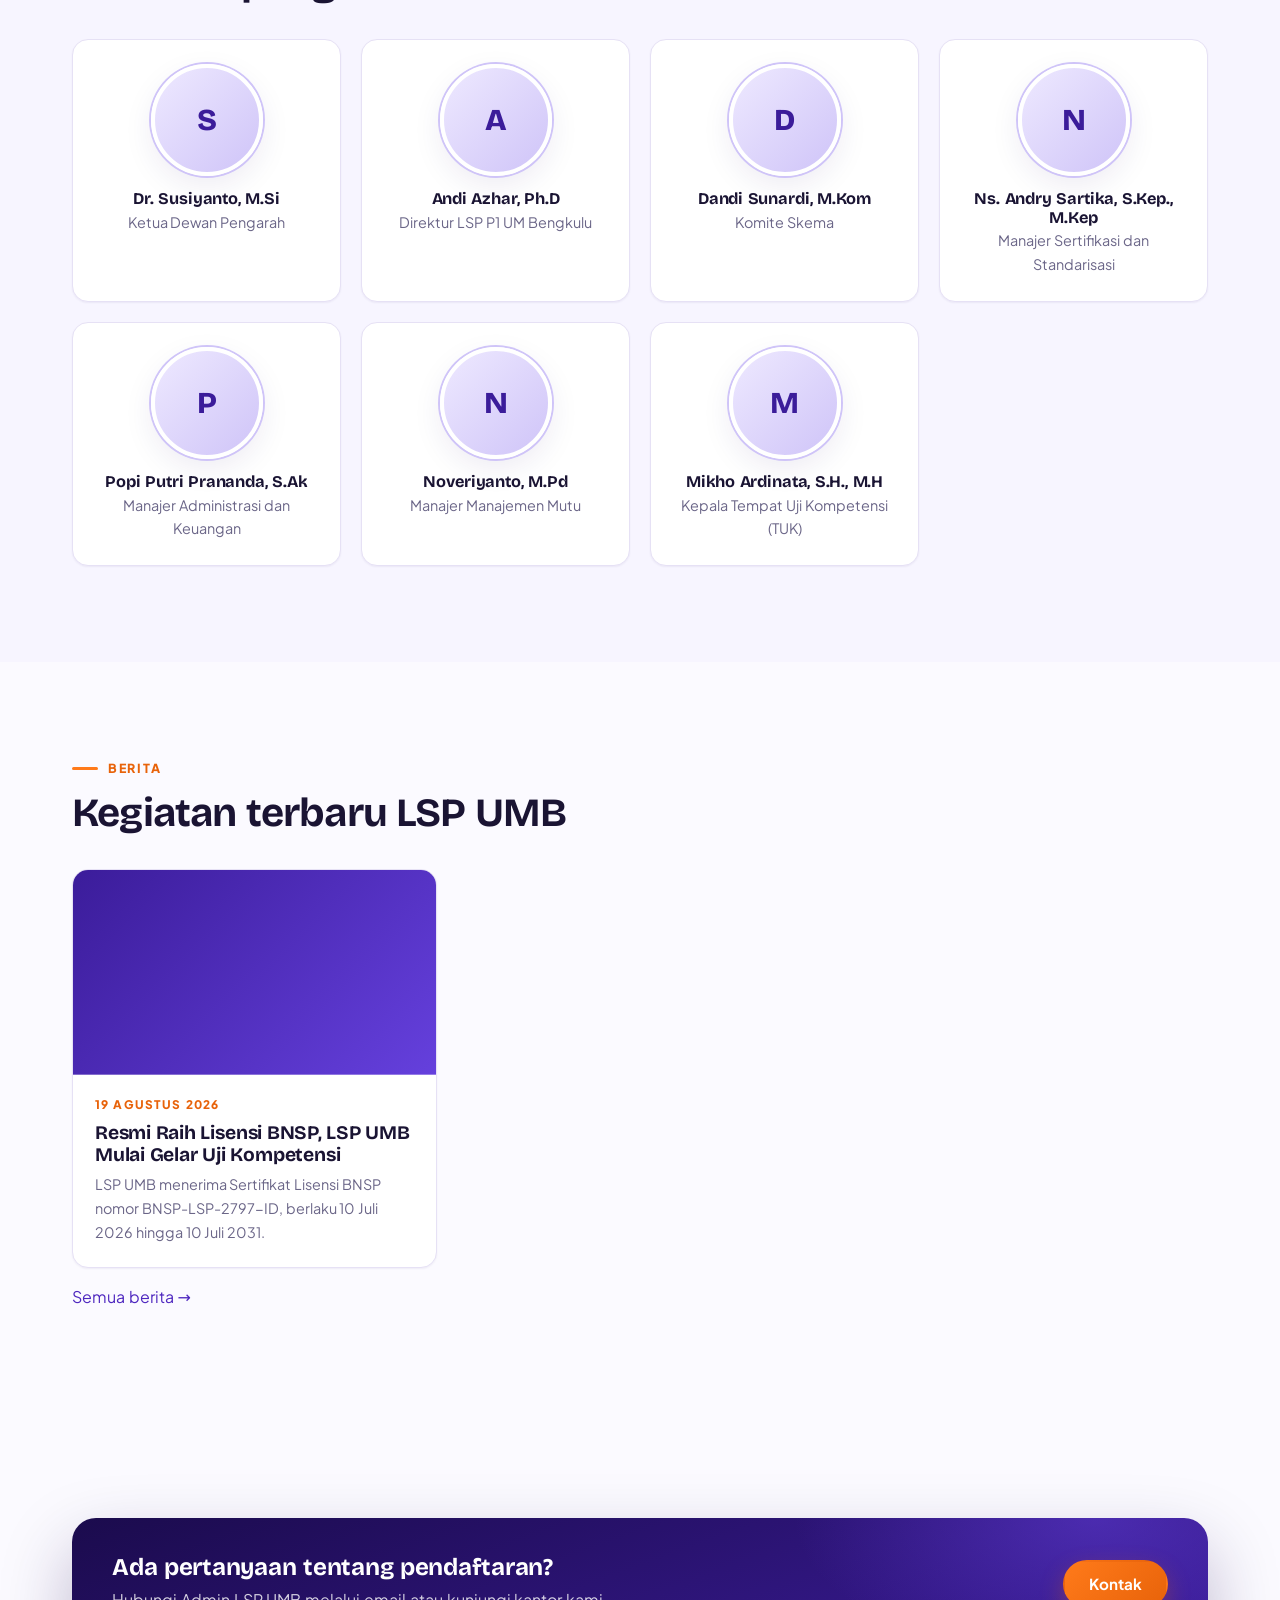
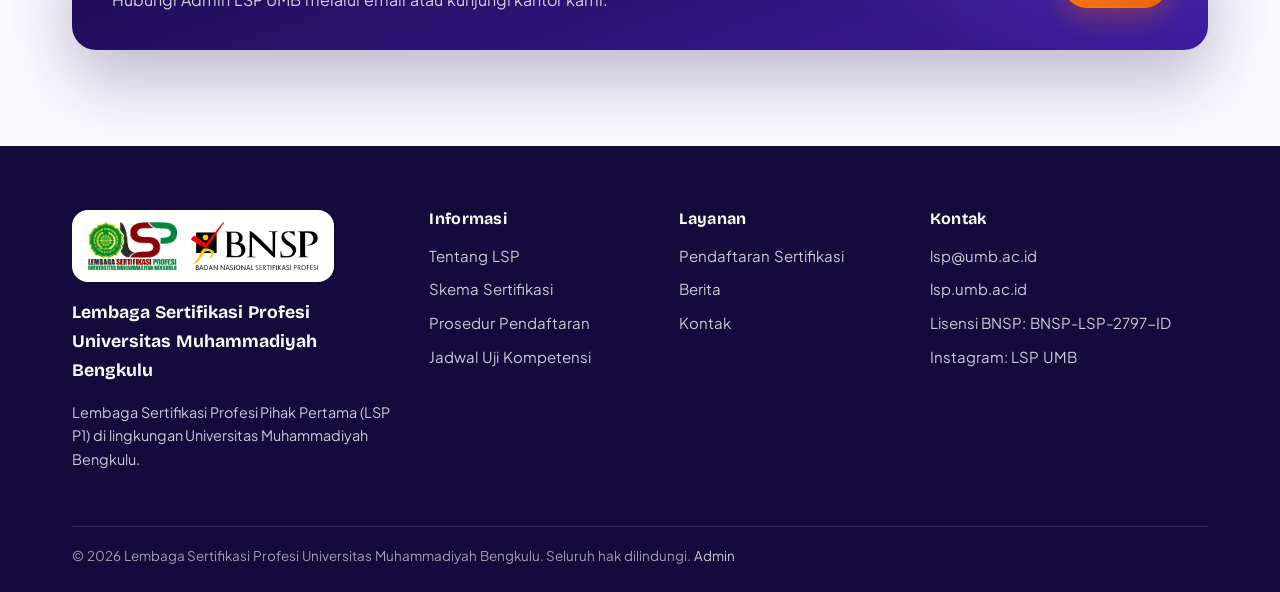
==== commit 158eaf28: "Add files via upload" ====
--- a/index.html
+++ b/index.html
@@ -21,9 +21,9 @@
 <div class="eyebrow"><span data-l="id">Lembaga Sertifikasi Profesi P1 · Berlisensi BNSP</span><span data-l="en">First-party Certification Body · BNSP licensed</span></div>
 <h1><span data-l="id">Sertifikasi <em>kompetensi kerja</em> bagi mahasiswa Universitas Muhammadiyah Bengkulu</span><span data-l="en">Professional <em>competency</em> certification for Universitas Muhammadiyah Bengkulu students</span></h1>
 <p class="lead" data-l="id">LSP UMB menyelenggarakan uji kompetensi melalui 11 skema sertifikasi. Pelajari skema, cek kecocokannya dengan program studi Anda, lalu daftar secara daring.</p><p class="lead" data-l="en">LSP UMB runs competency tests through 11 certification schemes. Study the schemes, check which fit your study program, then register online.</p>
-<div class="pills"><span class="pill"><span data-l="id">Berlisensi BNSP</span><span data-l="en">BNSP licensed</span></span><span class="pill"><span data-l="id">11 skema sertifikasi</span><span data-l="en">11 certification schemes</span></span><span class="pill"><span data-l="id">Uji kompetensi di kampus</span><span data-l="en">On-campus testing</span></span></div>
-<div class="actions"><a class="btn" href="daftar.html"><span data-l="id">Daftar sekarang</span><span data-l="en">Register now</span></a><a class="btn ghost" href="skema.html#cek"><span data-l="id">Cek skema untuk prodi saya</span><span data-l="en">Find schemes for my program</span></a></div></div>
-<aside class="hero-panel" aria-label="Ringkasan"><div class="logos"><img class="main" src="img/logo-lsp-umb.png" alt="LSP UMB" width="110" height="60"><img src="img/logo-umb.png" alt="Universitas Muhammadiyah Bengkulu" width="52" height="52"><img src="img/logo-bnsp.png" alt="BNSP" width="52" height="52"></div><dl id="hero-facts"></dl></aside></div></section>
+<div class="actions"><a class="btn" href="daftar.html"><span data-l="id">Daftar sekarang</span><span data-l="en">Register now</span></a><a class="btn ghost" href="skema.html#cek"><span data-l="id">Cek skema untuk prodi saya</span><span data-l="en">Find schemes for my program</span></a></div>
+<div class="stats" id="hero-facts" aria-label="Ringkasan"></div></div>
+<div class="hero-visual"><div class="hero-arch"><img src="img/gedung-umb.jpg" alt="Kampus Universitas Muhammadiyah Bengkulu" width="852" height="360"></div><div class="hero-logos"><img src="img/logo-lsp-umb.png" alt="LSP UMB" height="56"><img src="img/logo-bnsp.png" alt="BNSP" height="56"></div></div></div></section>
 
 <section class="alt" id="alur"><div class="wrap"><div class="sec-head"><div class="eyebrow"><span data-l="id">Alur pendaftaran</span><span data-l="en">How to register</span></div><h2><span data-l="id">Delapan langkah dari informasi sampai panggilan uji</span><span data-l="en">Eight steps from information to your test call</span></h2></div>
 <ol class="steps"><li><h3><span data-l="id">Pelajari skema di situs ini</span><span data-l="en">Study the schemes on this site</span></h3><p><span data-l="id">Baca penjelasan skema, unit kompetensi, dan persyaratannya. Gunakan fitur cek skema berdasarkan program studi untuk melihat skema yang dapat Anda ambil.</span><span data-l="en">Read the scheme descriptions, units and requirements. Use the study-program checker to see which schemes you can take.</span></p></li><li><h3><span data-l="id">Isi formulir pendaftaran daring</span><span data-l="en">Fill in the online registration form</span></h3><p><span data-l="id">Pilih skema, lalu lengkapi data diri sesuai isian Formulir FR.APL.01.</span><span data-l="en">Choose a scheme and complete your personal data, following the FR.APL.01 form.</span></p></li><li><h3><span data-l="id">Unduh FR.APL.01 dan FR.APL.02</span><span data-l="en">Download FR.APL.01 and FR.APL.02</span></h3><p><span data-l="id">Setelah mengirim formulir, dua dokumen akan tampil dalam keadaan sudah terisi. Unduh keduanya.</span><span data-l="en">After submitting, both documents appear already filled in. Download both.</span></p></li><li><h3><span data-l="id">Cetak dan tanda tangani</span><span data-l="en">Print and sign</span></h3><p><span data-l="id">Cetak kedua dokumen, periksa isinya, lalu tanda tangani pada kolom yang tersedia.</span><span data-l="en">Print both documents, check them, and sign in the provided boxes.</span></p></li><li><h3><span data-l="id">Lengkapi persyaratan lainnya</span><span data-l="en">Complete the other requirements</span></h3><p><span data-l="id">Siapkan fotokopi KTP, KTM, transkrip nilai, surat keterangan magang/PKL, dan pasfoto sesuai skema.</span><span data-l="en">Prepare photocopies of ID, student card, transcript, internship certificate and photos as required by your scheme.</span></p></li><li><h3><span data-l="id">Bayar biaya sertifikasi</span><span data-l="en">Pay the certification fee</span></h3><p><span data-l="id">Transfer biaya ke rekening BSI Universitas Muhammadiyah Bengkulu dan simpan bukti pembayaran.</span><span data-l="en">Transfer the fee to the Universitas Muhammadiyah Bengkulu BSI account and keep the receipt.</span></p></li><li><h3><span data-l="id">Serahkan berkas ke Kantor LSP UMB</span><span data-l="en">Submit documents to the LSP UMB office</span></h3><p><span data-l="id">Serahkan bukti bayar dan seluruh berkas kepada resepsionis di Kantor LSP UMB.</span><span data-l="en">Hand the payment receipt and all documents to the receptionist at the LSP UMB office.</span></p></li><li><h3><span data-l="id">Tunggu panggilan dari Admin LSP UMB</span><span data-l="en">Wait for a call from LSP UMB admin</span></h3><p><span data-l="id">Admin akan menghubungi Anda untuk tahapan berikutnya, termasuk jadwal asesmen.</span><span data-l="en">The admin will contact you about the next stages, including the assessment schedule.</span></p></li></ol>
--- a/css/style.css
+++ b/css/style.css
@@ -79,12 +79,19 @@
 .pill{display:inline-flex;align-items:center;gap:8px;padding:8px 16px;border-radius:999px;background:rgba(255,255,255,.08);border:1px solid rgba(255,255,255,.22);color:#fff;font-weight:600;font-size:.86rem}
 .pills{display:flex;flex-wrap:wrap;gap:10px;margin:22px 0 4px}
 .hero .actions{display:flex;flex-wrap:wrap;gap:12px;margin-top:26px}
-.hero-panel{background:rgba(255,255,255,.08);border:1px solid rgba(255,255,255,.2);border-radius:var(--r-lg);padding:26px;backdrop-filter:blur(6px);box-shadow:var(--shadow-lg)}
-.hero-panel .logos{display:flex;align-items:center;justify-content:center;gap:16px;background:#fff;border-radius:var(--r);padding:16px 18px;margin-bottom:20px}
-.hero-panel .logos img{height:52px;width:auto}
-.hero-panel .logos img.main{height:60px}
-.hero-panel dl{margin:0;display:grid;grid-template-columns:auto 1fr;gap:12px 18px}
-.hero-panel dt{color:rgba(255,255,255,.7);font-size:.88rem}.hero-panel dd{margin:0;font-weight:700;color:#fff;text-align:right}
+.stats{display:flex;flex-wrap:wrap;gap:12px;margin-top:34px}
+.stat{min-width:120px;padding:14px 18px;border-radius:var(--r);background:rgba(255,255,255,.08);border:1px solid rgba(255,255,255,.2)}
+.stat b{display:block;font:800 1.5rem/1.1 var(--font-d);color:#fff}
+.stat b a{color:var(--a400)}.stat b a:hover{color:#fff}
+.stat>span{display:block;font-size:.72rem;font-weight:700;letter-spacing:.1em;text-transform:uppercase;color:rgba(255,255,255,.68);margin-top:6px}
+.stat.wide b{font-size:1.15rem}
+.hero-visual{position:relative;padding:18px 18px 34px}
+.hero-visual::before{content:"";position:absolute;inset:0;border:2px dashed rgba(255,198,26,.65);border-radius:230px 230px 28px 28px;pointer-events:none}
+.hero-arch{border-radius:210px 210px 18px 18px;overflow:hidden;aspect-ratio:4/4.6;background:var(--v800);box-shadow:var(--shadow-lg)}
+.hero-arch img{width:100%;height:100%;object-fit:cover;object-position:22% 50%;display:block}
+.hero-logos{position:absolute;left:50%;bottom:0;width:max-content;max-width:calc(100% - 8px);transform:translateX(-50%);display:flex;align-items:center;gap:22px;background:#fff;border-radius:var(--r);padding:12px 22px;box-shadow:0 14px 34px rgba(20,10,59,.35);white-space:nowrap}
+.hero-logos img{height:56px;width:auto;display:block}
+@media (max-width:520px){.hero-logos{gap:14px;padding:10px 16px}.hero-logos img{height:42px}}
 @media (max-width:900px){.hero .wrap{grid-template-columns:1fr;gap:34px}}
 
 /* banner halaman dalam */
@@ -215,7 +222,7 @@
 .site-footer h4{color:#fff;font-family:var(--font-d);font-size:1rem;letter-spacing:.02em;margin-bottom:1em}
 .fcols{display:grid;grid-template-columns:1.5fr 1fr 1fr 1.3fr;gap:36px}@media (max-width:900px){.fcols{grid-template-columns:1fr 1fr}}@media (max-width:540px){.fcols{grid-template-columns:1fr}}
 .site-footer ul{list-style:none;margin:0;padding:0}.site-footer li{margin-bottom:9px;font-size:.94rem}
-.flogos{display:flex;gap:14px;align-items:center;margin-bottom:16px;background:#fff;border-radius:var(--r);padding:12px 16px;width:max-content;max-width:100%}.flogos img{height:44px;width:auto}
+.flogos{display:flex;gap:14px;align-items:center;margin-bottom:16px;background:#fff;border-radius:var(--r);padding:12px 16px;width:max-content;max-width:100%}.flogos img{height:48px;width:auto}
 .site-footer strong{color:#fff;font-family:var(--font-d);font-size:1.1rem}
 .copy{border-top:1px solid rgba(255,255,255,.14);margin-top:40px;padding-top:18px;font-size:.84rem;color:rgba(255,255,255,.6)}
 .loading{color:var(--muted);padding:14px 0}
